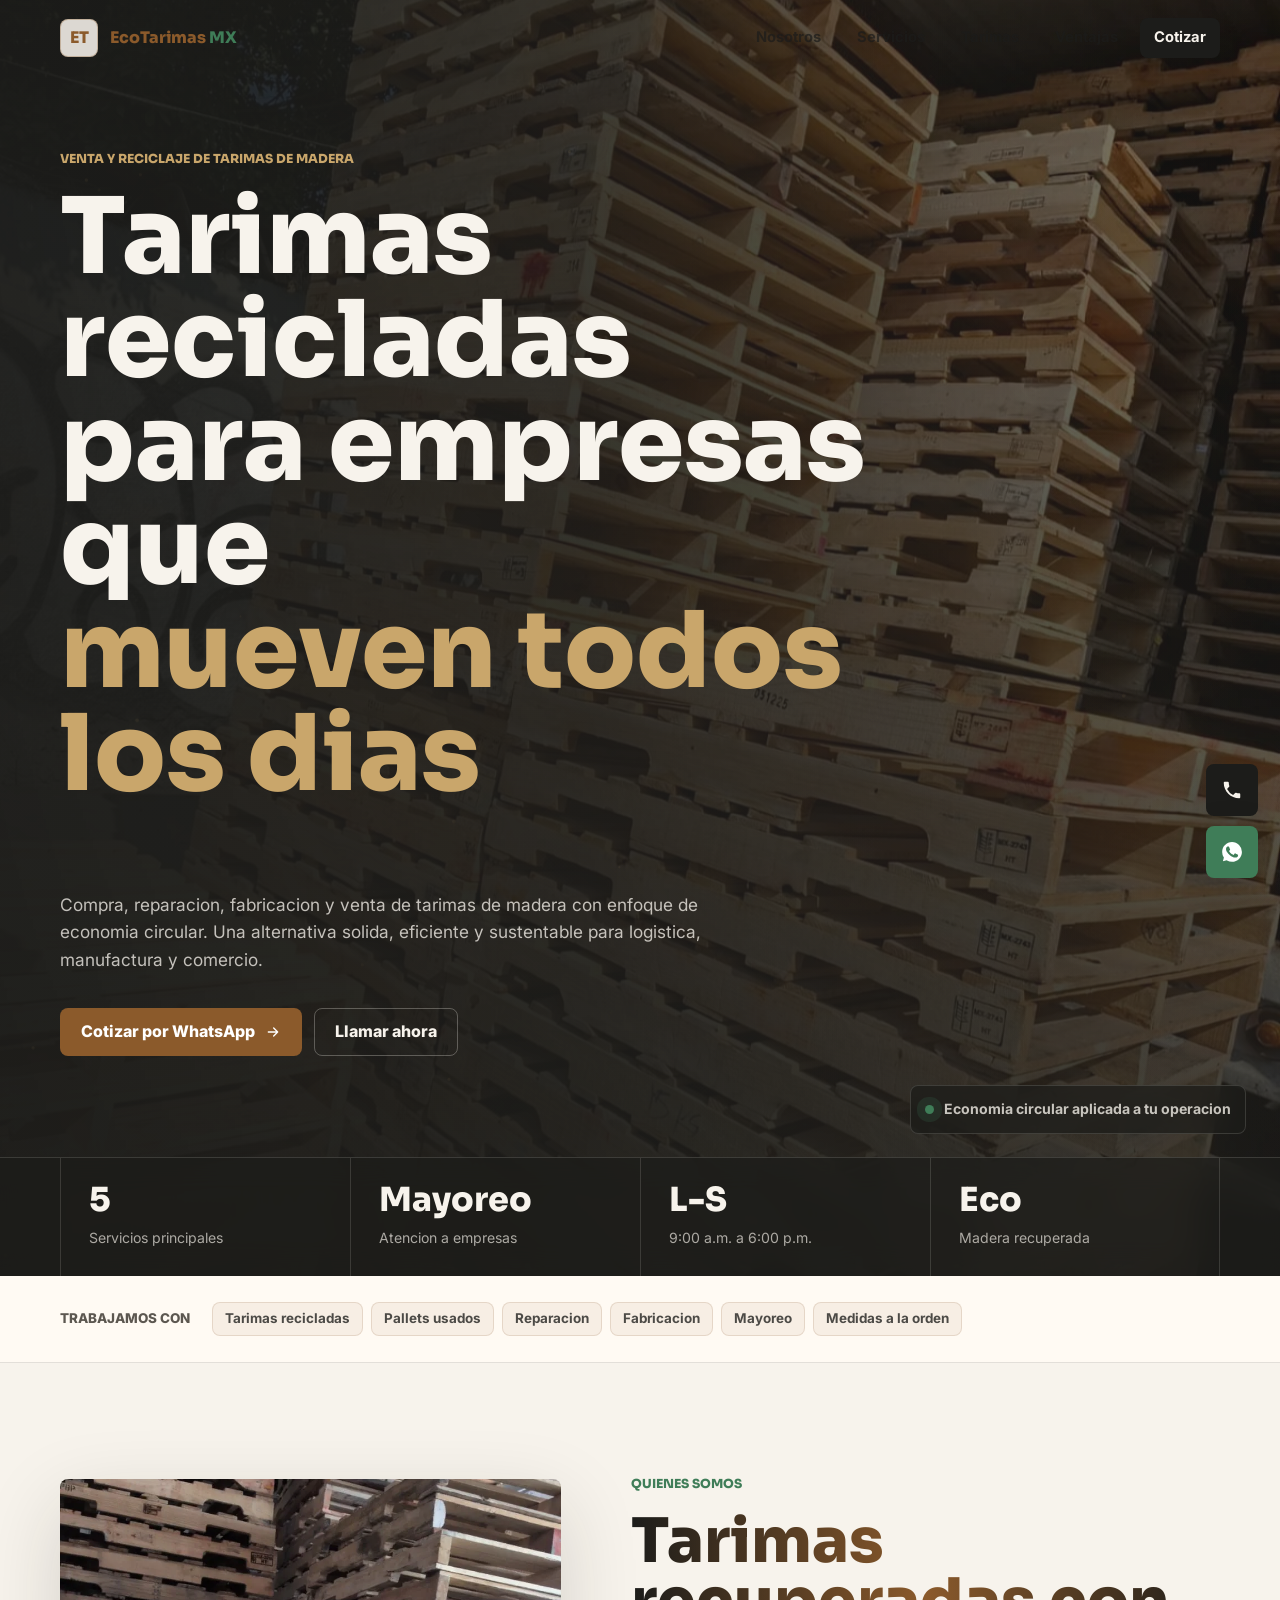
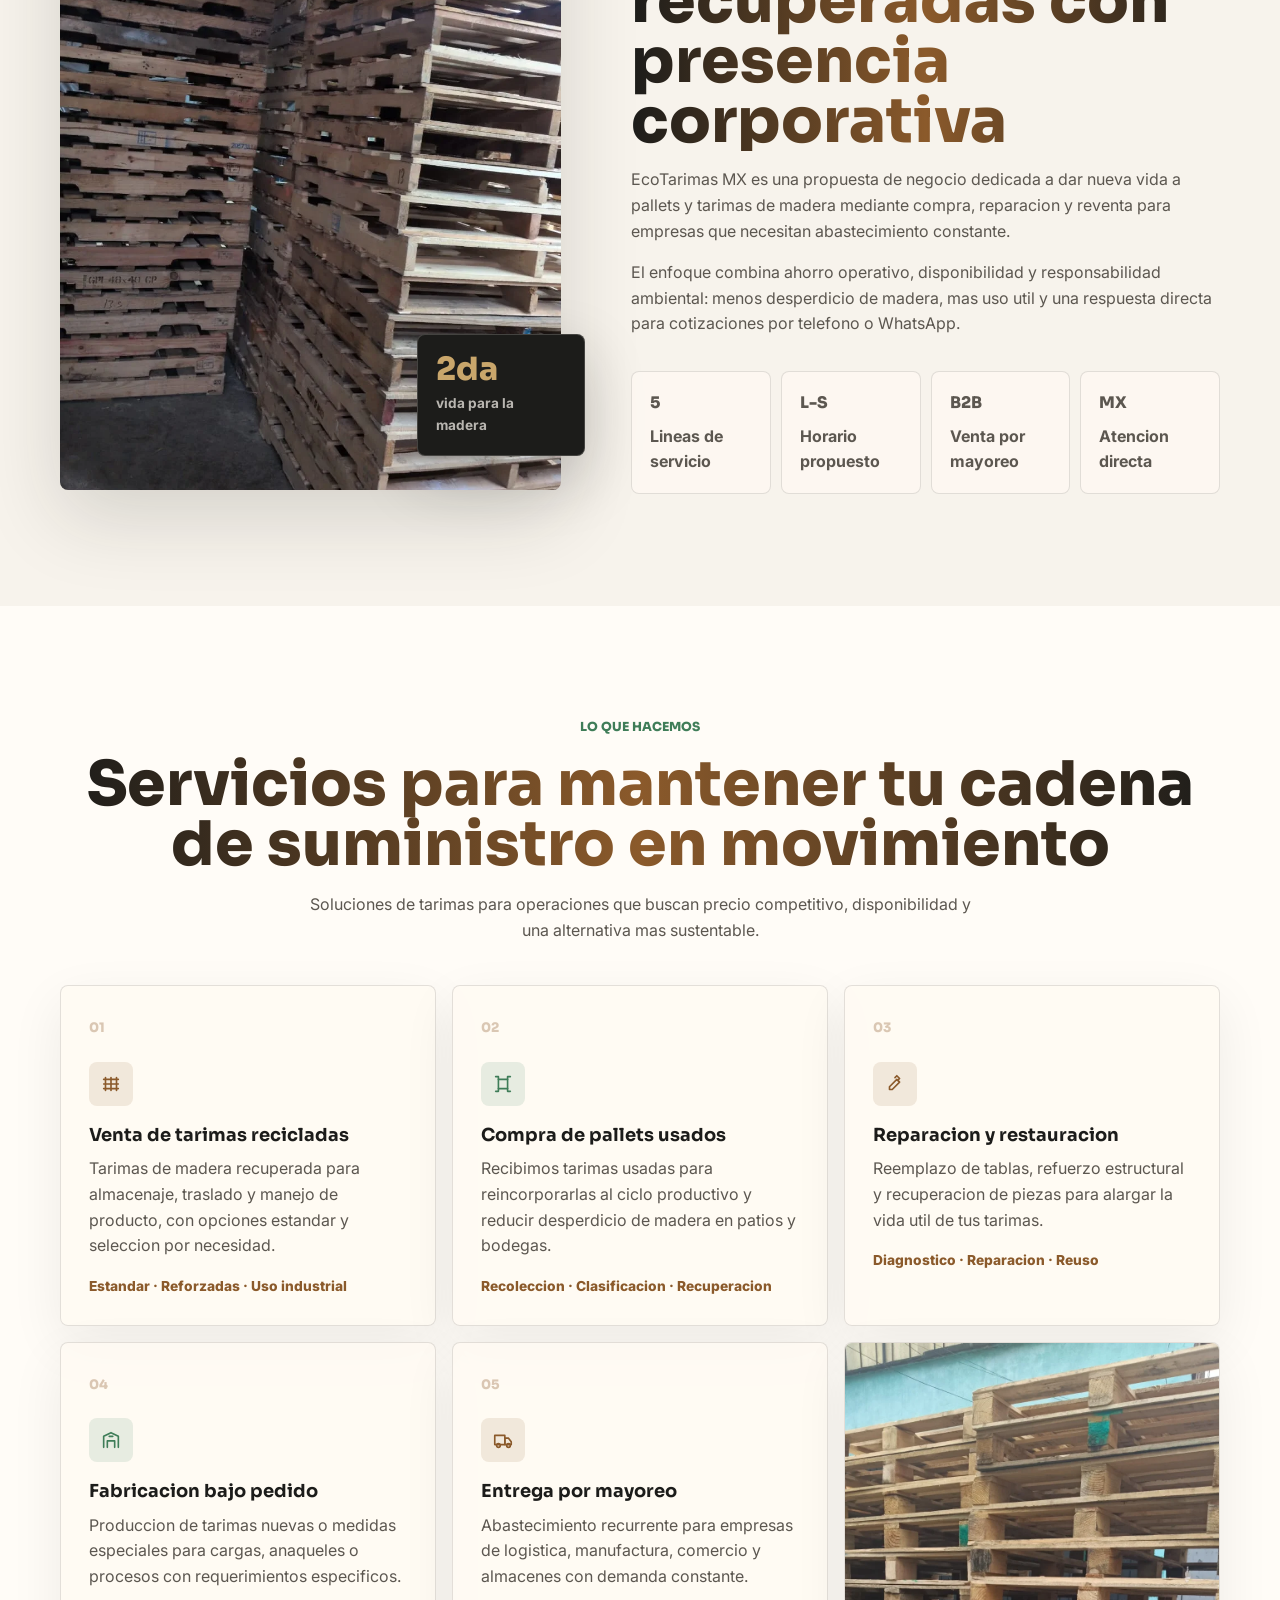
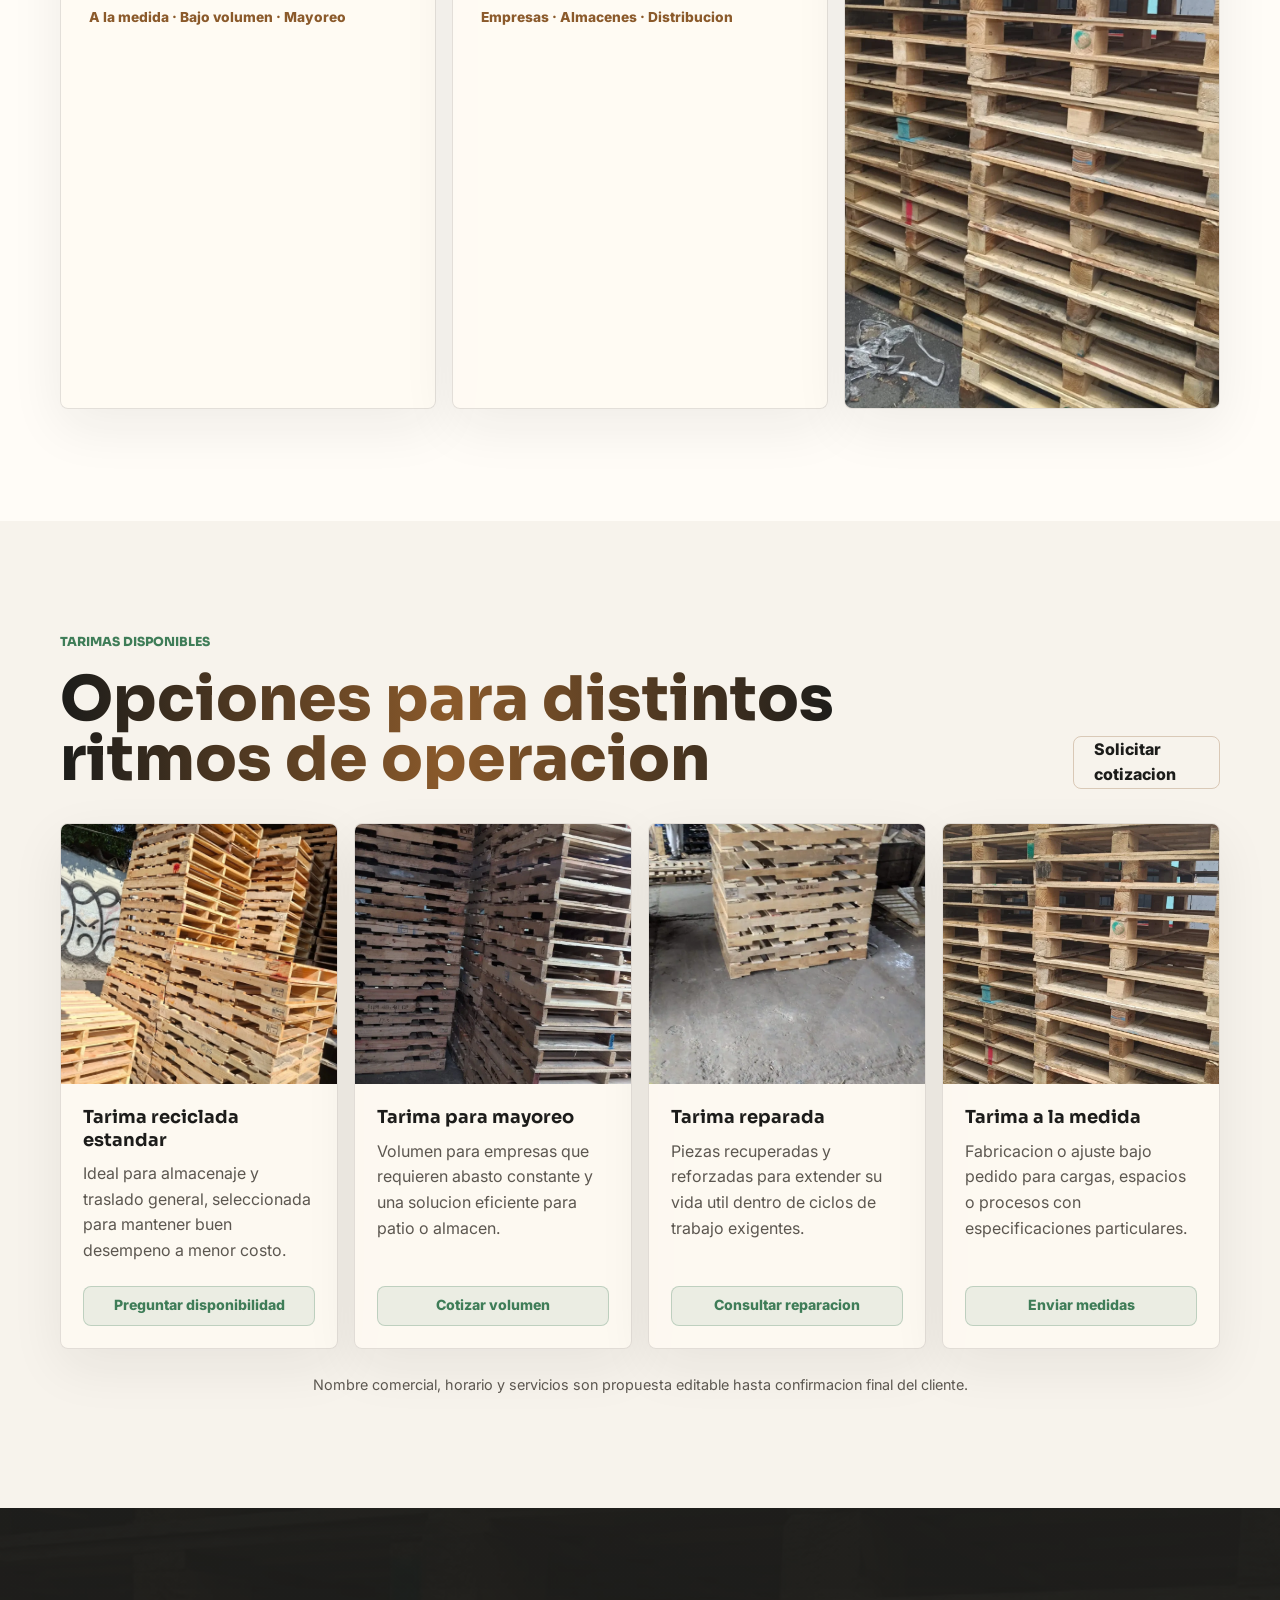
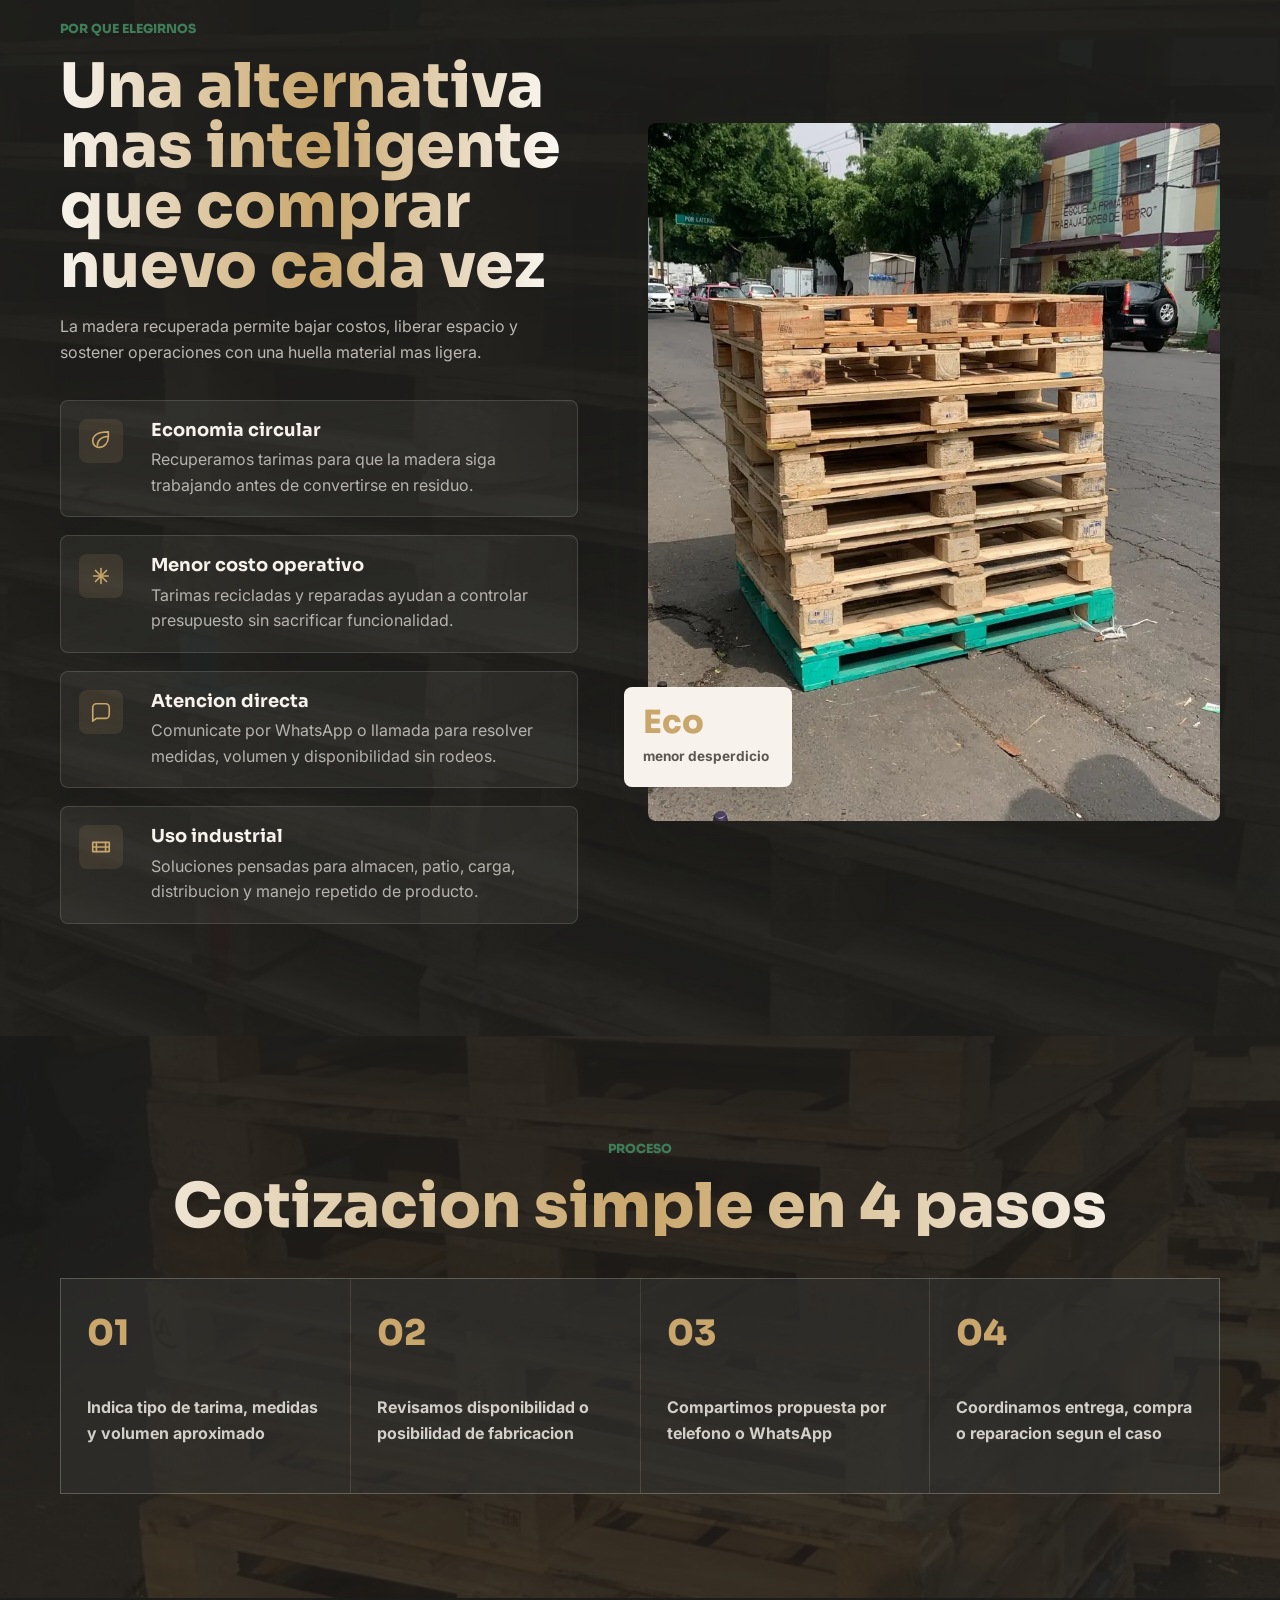
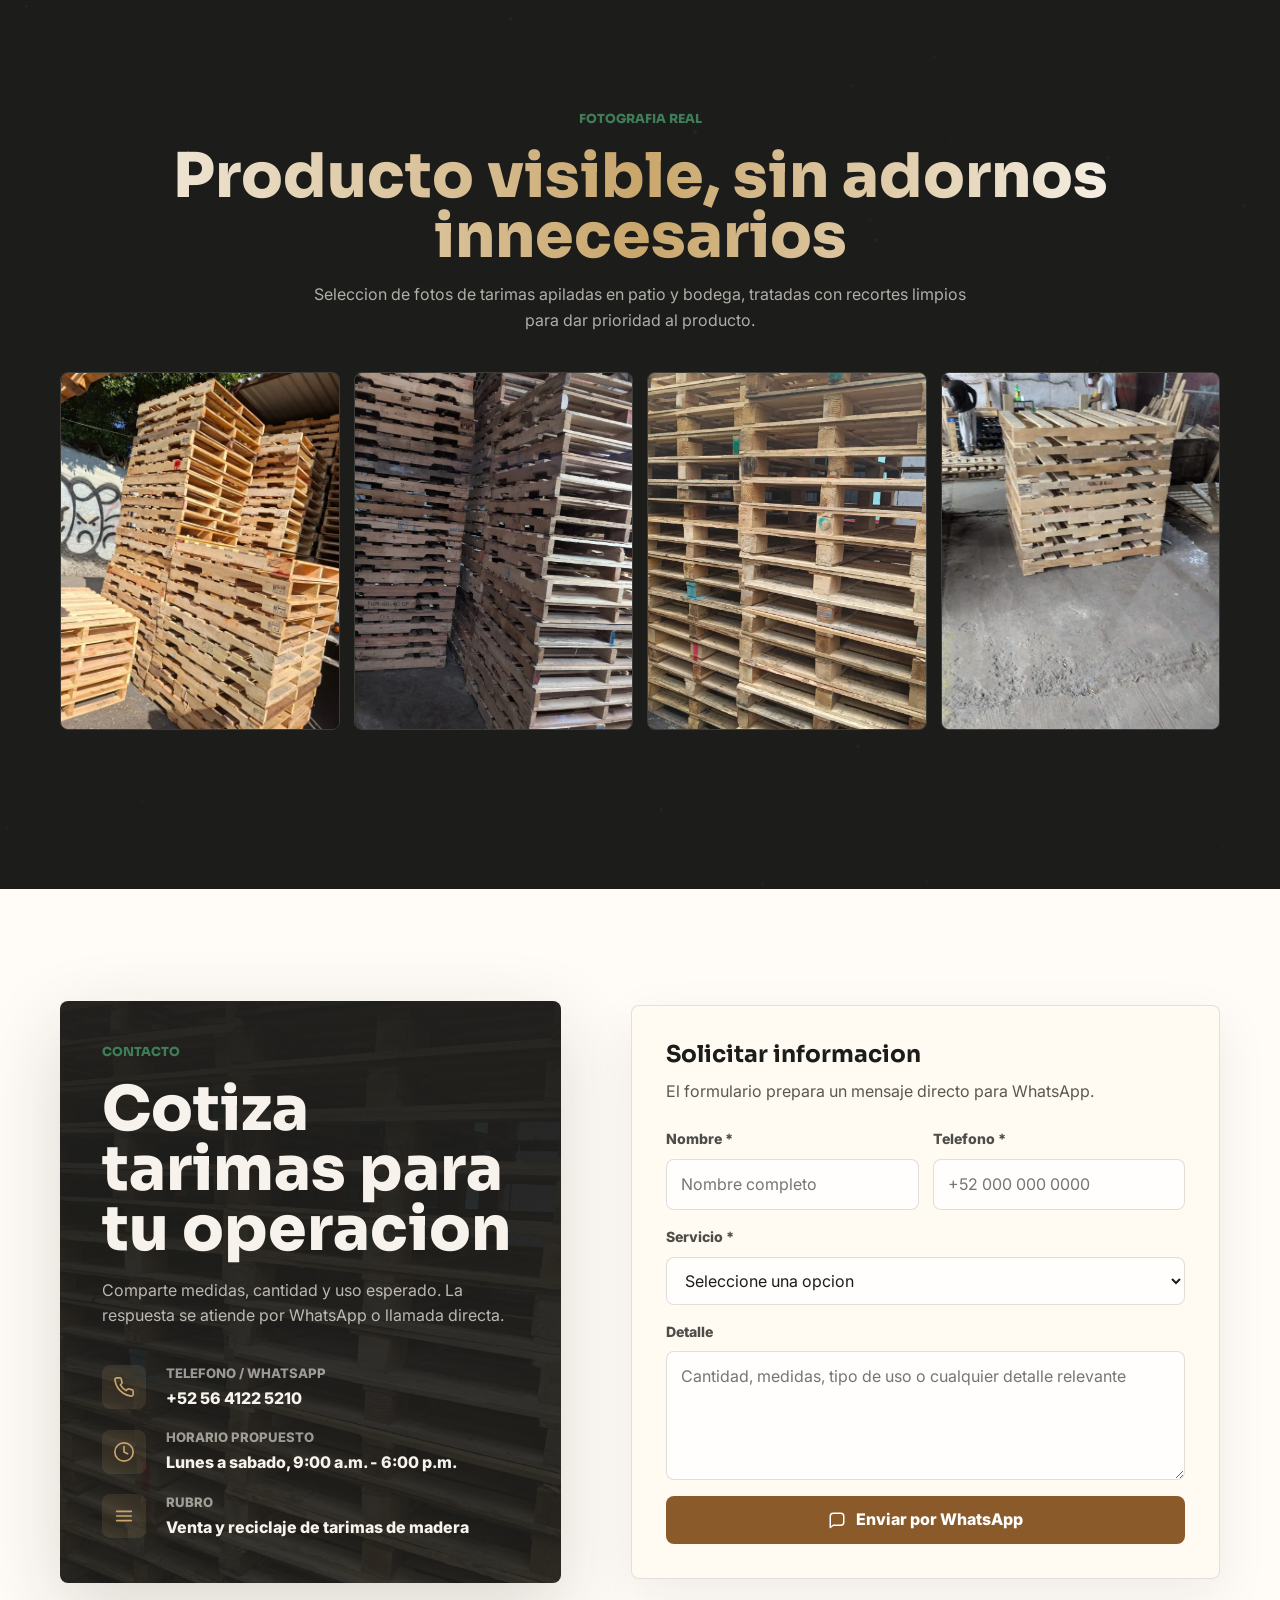
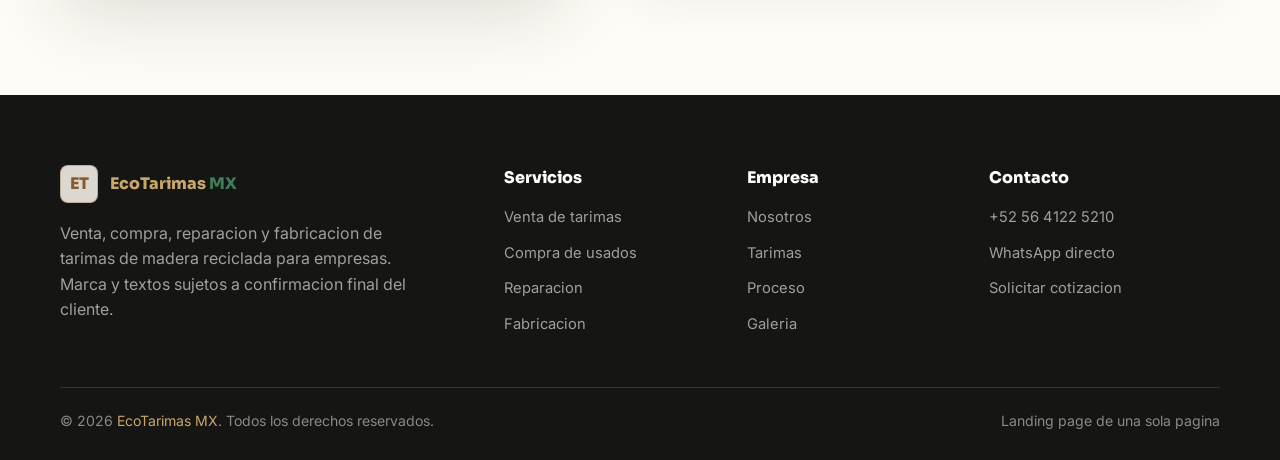
==== index.html @ d639f964 "index" ====
<!DOCTYPE html>
<html lang="es">
<head>
  <meta charset="UTF-8">
  <meta name="viewport" content="width=device-width, initial-scale=1.0">
  <title>EcoTarimas MX | Venta y reciclaje de tarimas de madera</title>
  <meta name="description" content="EcoTarimas MX vende, compra, repara y fabrica tarimas de madera reciclada para empresas de logística, manufactura y comercio. Cotiza por WhatsApp al +52 56 4122 5210.">
  <meta name="keywords" content="tarimas de madera, pallets reciclados, venta de tarimas, compra de pallets usados, reparacion de tarimas, tarimas por mayoreo">
  <meta property="og:title" content="EcoTarimas MX | Tarimas de madera reciclada">
  <meta property="og:description" content="Venta, compra, reparacion y fabricacion de tarimas de madera con enfoque sustentable y atencion directa.">
  <meta property="og:type" content="website">
  <meta property="og:image" content="imagenes/tarimas-hero.webp">
  <link rel="preconnect" href="https://fonts.googleapis.com">
  <link rel="preconnect" href="https://fonts.gstatic.com" crossorigin>
  <link href="https://fonts.googleapis.com/css2?family=Inter:wght@400;500;600;700;800&family=Sora:wght@500;600;700;800&display=swap" rel="stylesheet">
  <link rel="stylesheet" href="styles.css">
</head>
<body>

<!-- LOADER -->
<div id="loader" aria-hidden="true">
  <div class="ld-mark">
    <span class="wordmark">EcoTarimas <em>MX</em></span>
    <div class="ld-ring"></div>
  </div>
  <p class="ld-tag">Madera recuperada para operaciones que no se detienen</p>
</div>

<!-- NAV -->
<nav id="nav" role="navigation" aria-label="Menu principal">
  <div class="nav-wrap">
    <a href="#hero" class="logo" aria-label="EcoTarimas MX">
      <span class="logo-mark" aria-hidden="true">ET</span>
      <span class="wordmark">EcoTarimas <em>MX</em></span>
    </a>
    <ul class="nav-links" role="list">
      <li><a href="#about">Nosotros</a></li>
      <li><a href="#services">Servicios</a></li>
      <li><a href="#inventario">Tarimas</a></li>
      <li><a href="#why">Ventajas</a></li>
      <li><a href="#contact" class="nav-cta">Cotizar</a></li>
    </ul>
    <button class="hamburger" id="ham" aria-label="Abrir menu" aria-expanded="false">
      <span></span><span></span><span></span>
    </button>
  </div>
</nav>

<div id="mob" class="mob-menu" role="navigation" aria-label="Menu movil">
  <a href="#about">Nosotros</a>
  <a href="#services">Servicios</a>
  <a href="#inventario">Tarimas</a>
  <a href="#why">Ventajas</a>
  <a href="#contact">Cotizar</a>
</div>

<main>

<!-- HERO -->
<section id="hero" aria-label="Encabezado principal">
  <div class="hero-bg" aria-hidden="true"></div>
  <div class="hero-ov" aria-hidden="true"></div>
  <canvas id="pcanvas" class="particle-canvas" aria-hidden="true"></canvas>

  <div class="hero-body">
    <div class="wrap">
      <p class="hero-eyebrow rev">Venta y reciclaje de tarimas de madera</p>
      <h1 class="hero-h1 rev d1">
        <span class="h1-line"><span class="h1-inner">Tarimas recicladas</span></span>
        <span class="h1-line"><span class="h1-inner">para empresas que</span></span>
        <span class="h1-line h1-accent"><span class="h1-inner">mueven todos los dias</span></span>
      </h1>
      <p class="hero-typewriter rev d2" aria-label="Servicios principales">
        <span class="tw-label">Soluciones:</span>
        <span class="tw-text" id="twText"></span><span class="tw-cursor" aria-hidden="true">|</span>
      </p>
      <p class="hero-p rev d3">
        Compra, reparacion, fabricacion y venta de tarimas de madera con enfoque de economia circular. Una alternativa solida, eficiente y sustentable para logistica, manufactura y comercio.
      </p>
      <div class="hero-btns rev d4">
        <a href="https://wa.me/525641225210?text=Hola%2C%20me%20interesa%20cotizar%20tarimas%20de%20madera%20con%20EcoTarimas%20MX" target="_blank" rel="noopener noreferrer" class="btn-primary">
          Cotizar por WhatsApp
          <svg width="16" height="16" viewBox="0 0 24 24" fill="none" aria-hidden="true">
            <path d="M5 12h14M13 6l6 6-6 6" stroke="currentColor" stroke-width="2" stroke-linecap="round" stroke-linejoin="round"/>
          </svg>
        </a>
        <a href="tel:+525641225210" class="btn-secondary">Llamar ahora</a>
      </div>
    </div>
  </div>

  <div class="hero-stats" aria-label="Datos clave">
    <div class="wrap">
      <div class="stats-row rev d5">
        <div class="stat-col">
          <span class="stat-val" data-hero-count="5" data-prefix="" data-suffix="">0</span>
          <span class="stat-lbl">Servicios principales</span>
        </div>
        <div class="stat-col">
          <span class="stat-val">Mayoreo</span>
          <span class="stat-lbl">Atencion a empresas</span>
        </div>
        <div class="stat-col">
          <span class="stat-val">L-S</span>
          <span class="stat-lbl">9:00 a.m. a 6:00 p.m.</span>
        </div>
        <div class="stat-col">
          <span class="stat-val">Eco</span>
          <span class="stat-lbl">Madera recuperada</span>
        </div>
      </div>
    </div>
  </div>

  <div class="hero-badge rev d4" aria-hidden="true">
    <span class="hb-dot"></span>
    <span class="hb-text">Economia circular aplicada a tu operacion</span>
  </div>
</section>

<!-- TRUST BAR -->
<section id="trust" aria-label="Servicios resumidos">
  <div class="wrap">
    <div class="trust-row rev">
      <p class="trust-label">Trabajamos con</p>
      <div class="trust-chips">
        <span class="trust-chip">Tarimas recicladas</span>
        <span class="trust-chip">Pallets usados</span>
        <span class="trust-chip">Reparacion</span>
        <span class="trust-chip">Fabricacion</span>
        <span class="trust-chip">Mayoreo</span>
        <span class="trust-chip">Medidas a la orden</span>
      </div>
    </div>
  </div>
</section>

<!-- ABOUT -->
<section id="about" class="section bg-warm">
  <div class="wrap">
    <div class="about-grid">
      <div class="about-img-wrap rev from-l">
        <div class="about-img-main">
          <img src="imagenes/tarimas-bodega.webp" alt="Tarimas de madera reciclada apiladas en bodega" loading="lazy">
        </div>
        <div class="about-accent">
          <p class="a-num">2da</p>
          <p class="a-lbl">vida para la madera</p>
        </div>
      </div>
      <div class="about-text rev">
        <p class="eyebrow">Quienes somos</p>
        <h2 class="heading heading--shine">Tarimas recuperadas con presencia corporativa</h2>
        <p>EcoTarimas MX es una propuesta de negocio dedicada a dar nueva vida a pallets y tarimas de madera mediante compra, reparacion y reventa para empresas que necesitan abastecimiento constante.</p>
        <p>El enfoque combina ahorro operativo, disponibilidad y responsabilidad ambiental: menos desperdicio de madera, mas uso util y una respuesta directa para cotizaciones por telefono o WhatsApp.</p>
        <div class="about-stats">
          <div class="a-stat">
            <p class="a-stat-n" data-count="5" data-prefix="" data-suffix=""></p>
            <p class="a-stat-l">Lineas de servicio</p>
          </div>
          <div class="a-stat">
            <p class="a-stat-n">L-S</p>
            <p class="a-stat-l">Horario propuesto</p>
          </div>
          <div class="a-stat">
            <p class="a-stat-n">B2B</p>
            <p class="a-stat-l">Venta por mayoreo</p>
          </div>
          <div class="a-stat">
            <p class="a-stat-n">MX</p>
            <p class="a-stat-l">Atencion directa</p>
          </div>
        </div>
      </div>
    </div>
  </div>
</section>

<!-- SERVICES -->
<section id="services" class="section bg-light">
  <div class="wrap">
    <div class="section-head section-head--center rev">
      <p class="eyebrow">Lo que hacemos</p>
      <h2 class="heading heading--shine">Servicios para mantener tu cadena de suministro en movimiento</h2>
      <p class="sub">Soluciones de tarimas para operaciones que buscan precio competitivo, disponibilidad y una alternativa mas sustentable.</p>
    </div>
    <div class="svc-grid">
      <article class="svc-card rev d1">
        <span class="svc-num" aria-hidden="true">01</span>
        <div class="svc-icon ic-wood" aria-hidden="true">
          <svg viewBox="0 0 24 24"><path d="M4 7h16M4 12h16M4 17h16M6 5v14M12 5v14M18 5v14"/></svg>
        </div>
        <h3>Venta de tarimas recicladas</h3>
        <p>Tarimas de madera recuperada para almacenaje, traslado y manejo de producto, con opciones estandar y seleccion por necesidad.</p>
        <p class="svc-models">Estandar · Reforzadas · Uso industrial</p>
      </article>

      <article class="svc-card rev d2">
        <span class="svc-num" aria-hidden="true">02</span>
        <div class="svc-icon ic-green" aria-hidden="true">
          <svg viewBox="0 0 24 24"><path d="M7 7h10v10H7z"/><path d="M4 4h3v3M20 4h-3v3M4 20h3v-3M20 20h-3v-3"/></svg>
        </div>
        <h3>Compra de pallets usados</h3>
        <p>Recibimos tarimas usadas para reincorporarlas al ciclo productivo y reducir desperdicio de madera en patios y bodegas.</p>
        <p class="svc-models">Recoleccion · Clasificacion · Recuperacion</p>
      </article>

      <article class="svc-card rev d3">
        <span class="svc-num" aria-hidden="true">03</span>
        <div class="svc-icon ic-wood" aria-hidden="true">
          <svg viewBox="0 0 24 24"><path d="M14 7l3 3-8 8H6v-3l8-8z"/><path d="M12 5l2-2 3 3-2 2"/></svg>
        </div>
        <h3>Reparacion y restauracion</h3>
        <p>Reemplazo de tablas, refuerzo estructural y recuperacion de piezas para alargar la vida util de tus tarimas.</p>
        <p class="svc-models">Diagnostico · Reparacion · Reuso</p>
      </article>

      <article class="svc-card rev d4">
        <span class="svc-num" aria-hidden="true">04</span>
        <div class="svc-icon ic-green" aria-hidden="true">
          <svg viewBox="0 0 24 24"><path d="M4 20V8l8-4 8 4v12"/><path d="M8 20v-7h8v7"/><path d="M10 8h4"/></svg>
        </div>
        <h3>Fabricacion bajo pedido</h3>
        <p>Produccion de tarimas nuevas o medidas especiales para cargas, anaqueles o procesos con requerimientos especificos.</p>
        <p class="svc-models">A la medida · Bajo volumen · Mayoreo</p>
      </article>

      <article class="svc-card rev d5">
        <span class="svc-num" aria-hidden="true">05</span>
        <div class="svc-icon ic-wood" aria-hidden="true">
          <svg viewBox="0 0 24 24"><path d="M3 7h11v10H3z"/><path d="M14 10h4l3 4v3h-7z"/><circle cx="7" cy="18" r="2"/><circle cx="18" cy="18" r="2"/></svg>
        </div>
        <h3>Entrega por mayoreo</h3>
        <p>Abastecimiento recurrente para empresas de logistica, manufactura, comercio y almacenes con demanda constante.</p>
        <p class="svc-models">Empresas · Almacenes · Distribucion</p>
      </article>

      <article class="svc-card svc-card--image rev d6">
        <img src="imagenes/tarimas-detalle.webp" alt="Detalle de tarimas de madera apiladas" loading="lazy">
      </article>
    </div>
  </div>
</section>

<!-- INVENTARIO -->
<section id="inventario" class="section bg-warm">
  <div class="wrap">
    <div class="prod-header rev">
      <div>
        <p class="eyebrow">Tarimas disponibles</p>
        <h2 class="heading heading--shine">Opciones para distintos ritmos de operacion</h2>
      </div>
      <a href="#contact" class="btn-outline">Solicitar cotizacion</a>
    </div>
    <div class="prod-grid">
      <article class="prod-card rev d1">
        <div class="prod-photo">
          <img src="imagenes/tarimas-hero.webp" alt="Pilas de tarimas de madera reciclada" loading="lazy">
        </div>
        <h3>Tarima reciclada estandar</h3>
        <p>Ideal para almacenaje y traslado general, seleccionada para mantener buen desempeno a menor costo.</p>
        <a class="prod-pill" href="https://wa.me/525641225210?text=Hola%2C%20quiero%20cotizar%20tarima%20reciclada%20estandar" target="_blank" rel="noopener noreferrer">Preguntar disponibilidad</a>
      </article>

      <article class="prod-card rev d2">
        <div class="prod-photo">
          <img src="imagenes/tarimas-bodega.webp" alt="Tarimas recicladas almacenadas en bodega" loading="lazy">
        </div>
        <h3>Tarima para mayoreo</h3>
        <p>Volumen para empresas que requieren abasto constante y una solucion eficiente para patio o almacen.</p>
        <a class="prod-pill" href="https://wa.me/525641225210?text=Hola%2C%20quiero%20cotizar%20tarimas%20por%20mayoreo" target="_blank" rel="noopener noreferrer">Cotizar volumen</a>
      </article>

      <article class="prod-card rev d3">
        <div class="prod-photo">
          <img src="imagenes/tarimas-taller.webp" alt="Tarimas de madera en area de trabajo" loading="lazy">
        </div>
        <h3>Tarima reparada</h3>
        <p>Piezas recuperadas y reforzadas para extender su vida util dentro de ciclos de trabajo exigentes.</p>
        <a class="prod-pill" href="https://wa.me/525641225210?text=Hola%2C%20quiero%20informacion%20sobre%20reparacion%20de%20tarimas" target="_blank" rel="noopener noreferrer">Consultar reparacion</a>
      </article>

      <article class="prod-card rev d4">
        <div class="prod-photo">
          <img src="imagenes/tarimas-detalle.webp" alt="Detalle frontal de pallets de madera" loading="lazy">
        </div>
        <h3>Tarima a la medida</h3>
        <p>Fabricacion o ajuste bajo pedido para cargas, espacios o procesos con especificaciones particulares.</p>
        <a class="prod-pill" href="https://wa.me/525641225210?text=Hola%2C%20necesito%20una%20tarima%20a%20la%20medida" target="_blank" rel="noopener noreferrer">Enviar medidas</a>
      </article>
    </div>
    <p class="prod-note rev">Nombre comercial, horario y servicios son propuesta editable hasta confirmacion final del cliente.</p>
  </div>
</section>

<!-- WHY -->
<section id="why" class="section bg-dark">
  <canvas id="pcanvasWhy" class="particle-canvas" aria-hidden="true"></canvas>
  <div class="wrap">
    <div class="why-grid">
      <div class="why-img-wrap rev from-r">
        <div class="why-img-main">
          <img src="imagenes/tarimas-calle.webp" alt="Pallets de madera listos para entrega" loading="lazy">
        </div>
        <div class="why-img-badge">
          <p class="wib-n">Eco</p>
          <p class="wib-l">menor desperdicio</p>
        </div>
      </div>
      <div class="why-content rev">
        <p class="eyebrow eyebrow--white">Por que elegirnos</p>
        <h2 class="heading heading--white heading--shine-dark">Una alternativa mas inteligente que comprar nuevo cada vez</h2>
        <p class="sub sub--white">La madera recuperada permite bajar costos, liberar espacio y sostener operaciones con una huella material mas ligera.</p>
        <div class="benefit-list">
          <div class="benefit">
            <div class="ben-icon" aria-hidden="true"><svg viewBox="0 0 24 24"><path d="M20 7c-7 0-12 4-12 10"/><path d="M20 7c0 7-4 12-10 12-4 0-7-3-7-7 0-6 5-10 17-10z"/></svg></div>
            <div>
              <h4>Economia circular</h4>
              <p>Recuperamos tarimas para que la madera siga trabajando antes de convertirse en residuo.</p>
            </div>
          </div>
          <div class="benefit">
            <div class="ben-icon" aria-hidden="true"><svg viewBox="0 0 24 24"><path d="M4 12h16"/><path d="M12 4v16"/><path d="M6 6l12 12"/><path d="M18 6L6 18"/></svg></div>
            <div>
              <h4>Menor costo operativo</h4>
              <p>Tarimas recicladas y reparadas ayudan a controlar presupuesto sin sacrificar funcionalidad.</p>
            </div>
          </div>
          <div class="benefit">
            <div class="ben-icon" aria-hidden="true"><svg viewBox="0 0 24 24"><path d="M21 15a4 4 0 0 1-4 4H7l-4 3V7a4 4 0 0 1 4-4h10a4 4 0 0 1 4 4z"/></svg></div>
            <div>
              <h4>Atencion directa</h4>
              <p>Comunicate por WhatsApp o llamada para resolver medidas, volumen y disponibilidad sin rodeos.</p>
            </div>
          </div>
          <div class="benefit">
            <div class="ben-icon" aria-hidden="true"><svg viewBox="0 0 24 24"><path d="M3 7h18v10H3z"/><path d="M7 7v10M17 7v10M3 12h18"/></svg></div>
            <div>
              <h4>Uso industrial</h4>
              <p>Soluciones pensadas para almacen, patio, carga, distribucion y manejo repetido de producto.</p>
            </div>
          </div>
        </div>
      </div>
    </div>
  </div>
</section>

<!-- COMO FUNCIONA -->
<section id="numbers">
  <div class="numbers-bg" aria-hidden="true"></div>
  <div class="wrap">
    <div class="section-head section-head--center rev">
      <p class="eyebrow eyebrow--white">Proceso</p>
      <h2 class="heading heading--white heading--shine-dark">Cotizacion simple en 4 pasos</h2>
    </div>
    <div class="numbers-grid">
      <div class="number-item rev d1">
        <p class="num-v">01</p>
        <p class="num-l">Indica tipo de tarima, medidas y volumen aproximado</p>
      </div>
      <div class="number-item rev d2">
        <p class="num-v">02</p>
        <p class="num-l">Revisamos disponibilidad o posibilidad de fabricacion</p>
      </div>
      <div class="number-item rev d3">
        <p class="num-v">03</p>
        <p class="num-l">Compartimos propuesta por telefono o WhatsApp</p>
      </div>
      <div class="number-item rev d4">
        <p class="num-v">04</p>
        <p class="num-l">Coordinamos entrega, compra o reparacion segun el caso</p>
      </div>
    </div>
  </div>
</section>

<!-- GALERIA -->
<section id="galeria">
  <canvas id="pcanvasGaleria" class="particle-canvas" aria-hidden="true"></canvas>
  <div class="wrap">
    <div class="brands-head rev">
      <p class="eyebrow eyebrow--white">Fotografia real</p>
      <h2 class="heading heading--white heading--shine-dark">Producto visible, sin adornos innecesarios</h2>
      <p class="brands-sub">Seleccion de fotos de tarimas apiladas en patio y bodega, tratadas con recortes limpios para dar prioridad al producto.</p>
    </div>
    <div class="brands-grid">
      <div class="brand-card rev d1"><img src="imagenes/tarimas-hero.webp" alt="Tarimas apiladas al exterior" loading="lazy"></div>
      <div class="brand-card rev d2"><img src="imagenes/tarimas-bodega.webp" alt="Tarimas apiladas en interior de bodega" loading="lazy"></div>
      <div class="brand-card rev d3"><img src="imagenes/tarimas-detalle.webp" alt="Textura y estructura de pallets de madera" loading="lazy"></div>
      <div class="brand-card rev d4"><img src="imagenes/tarimas-taller.webp" alt="Tarimas de madera en taller" loading="lazy"></div>
    </div>
    <p class="brands-note rev">Fotos convertidas a WebP para carga rapida y mejor rendimiento en la landing.</p>
  </div>
</section>

<!-- CONTACT -->
<section id="contact" class="section bg-light">
  <div class="wrap">
    <div class="contact-grid">
      <div class="contact-info rev from-l">
        <div class="contact-info-content">
          <p class="eyebrow eyebrow--white">Contacto</p>
          <h2 class="heading heading--white">Cotiza tarimas para tu operacion</h2>
          <p class="sub sub--white">Comparte medidas, cantidad y uso esperado. La respuesta se atiende por WhatsApp o llamada directa.</p>
          <div class="c-list">
            <div class="c-item">
              <div class="c-icon" aria-hidden="true"><svg viewBox="0 0 24 24"><path d="M22 16.92v3a2 2 0 0 1-2.18 2 19.8 19.8 0 0 1-8.63-3.07 19.5 19.5 0 0 1-6-6A19.8 19.8 0 0 1 2.12 4.18 2 2 0 0 1 4.11 2h3a2 2 0 0 1 2 1.72c.12.9.33 1.77.64 2.6a2 2 0 0 1-.45 2.11L8.1 9.63a16 16 0 0 0 6.27 6.27l1.2-1.2a2 2 0 0 1 2.11-.45c.83.31 1.7.52 2.6.64A2 2 0 0 1 22 16.92z"/></svg></div>
              <div>
                <p class="c-label">Telefono / WhatsApp</p>
                <p class="c-value"><a href="tel:+525641225210">+52 56 4122 5210</a></p>
              </div>
            </div>
            <div class="c-item">
              <div class="c-icon" aria-hidden="true"><svg viewBox="0 0 24 24"><circle cx="12" cy="12" r="10"/><path d="M12 6v6l4 2"/></svg></div>
              <div>
                <p class="c-label">Horario propuesto</p>
                <p class="c-value">Lunes a sabado, 9:00 a.m. - 6:00 p.m.</p>
              </div>
            </div>
            <div class="c-item">
              <div class="c-icon" aria-hidden="true"><svg viewBox="0 0 24 24"><path d="M4 7h16M4 12h16M4 17h16"/></svg></div>
              <div>
                <p class="c-label">Rubro</p>
                <p class="c-value">Venta y reciclaje de tarimas de madera</p>
              </div>
            </div>
          </div>
        </div>
      </div>

      <div class="rev">
        <div class="form-wrap">
          <h3>Solicitar informacion</h3>
          <p class="form-sub">El formulario prepara un mensaje directo para WhatsApp.</p>
          <form id="cForm" novalidate>
            <div class="frow">
              <div class="fg">
                <label class="fl" for="fn">Nombre *</label>
                <input class="fi" type="text" id="fn" name="nombre" placeholder="Nombre completo" required autocomplete="name">
              </div>
              <div class="fg">
                <label class="fl" for="ft">Telefono *</label>
                <input class="fi" type="tel" id="ft" name="telefono" placeholder="+52 000 000 0000" required autocomplete="tel">
              </div>
            </div>
            <div class="fg">
              <label class="fl" for="fs">Servicio *</label>
              <select class="fi" id="fs" name="servicio" required>
                <option value="">Seleccione una opcion</option>
                <option value="Venta de tarimas recicladas">Venta de tarimas recicladas</option>
                <option value="Compra de pallets usados">Compra de pallets usados</option>
                <option value="Reparacion de tarimas">Reparacion de tarimas</option>
                <option value="Fabricacion a la medida">Fabricacion a la medida</option>
                <option value="Mayoreo para empresa">Mayoreo para empresa</option>
              </select>
            </div>
            <div class="fg">
              <label class="fl" for="fm">Detalle</label>
              <textarea class="fi" id="fm" name="mensaje" rows="4" placeholder="Cantidad, medidas, tipo de uso o cualquier detalle relevante"></textarea>
            </div>
            <button type="submit" class="btn-submit">
              <svg width="18" height="18" viewBox="0 0 24 24" fill="none" aria-hidden="true">
                <path d="M21 15a4 4 0 0 1-4 4H7l-4 3V7a4 4 0 0 1 4-4h10a4 4 0 0 1 4 4z" stroke="currentColor" stroke-width="2" stroke-linecap="round" stroke-linejoin="round"/>
              </svg>
              Enviar por WhatsApp
            </button>
          </form>
        </div>
      </div>
    </div>
  </div>
</section>

</main>

<!-- FOOTER -->
<footer>
  <div class="wrap">
    <div class="foot-grid">
      <div>
        <div class="foot-logo">
          <span class="logo-mark" aria-hidden="true">ET</span>
          <span class="wordmark">EcoTarimas <em>MX</em></span>
        </div>
        <p class="foot-desc">Venta, compra, reparacion y fabricacion de tarimas de madera reciclada para empresas. Marca y textos sujetos a confirmacion final del cliente.</p>
      </div>
      <div>
        <p class="foot-col-title">Servicios</p>
        <ul class="foot-links">
          <li><a href="#services">Venta de tarimas</a></li>
          <li><a href="#services">Compra de usados</a></li>
          <li><a href="#services">Reparacion</a></li>
          <li><a href="#services">Fabricacion</a></li>
        </ul>
      </div>
      <div>
        <p class="foot-col-title">Empresa</p>
        <ul class="foot-links">
          <li><a href="#about">Nosotros</a></li>
          <li><a href="#inventario">Tarimas</a></li>
          <li><a href="#numbers">Proceso</a></li>
          <li><a href="#galeria">Galeria</a></li>
        </ul>
      </div>
      <div>
        <p class="foot-col-title">Contacto</p>
        <ul class="foot-links">
          <li><a href="tel:+525641225210">+52 56 4122 5210</a></li>
          <li><a href="https://wa.me/525641225210" target="_blank" rel="noopener noreferrer">WhatsApp directo</a></li>
          <li><a href="#contact">Solicitar cotizacion</a></li>
        </ul>
      </div>
    </div>
    <div class="foot-bottom">
      <p>&copy; 2026 <span>EcoTarimas MX</span>. Todos los derechos reservados.</p>
      <p>Landing page de una sola pagina</p>
    </div>
  </div>
</footer>

<!-- FLOATING ACTION BUTTONS -->
<div class="fab-stack">
  <a href="tel:+525641225210" class="fab-btn call-btn" aria-label="Llamar a EcoTarimas MX">
    <svg viewBox="0 0 24 24" width="22" height="22" aria-hidden="true">
      <path fill="currentColor" d="M6.62 10.79a15.1 15.1 0 0 0 6.59 6.59l2.2-2.2a1 1 0 0 1 1.02-.24c1.12.37 2.33.57 3.57.57a1 1 0 0 1 1 1V20a1 1 0 0 1-1 1C10.61 21 3 13.39 3 4a1 1 0 0 1 1-1h3.5a1 1 0 0 1 1 1c0 1.24.2 2.45.57 3.57a1 1 0 0 1-.25 1.02z"/>
    </svg>
  </a>
  <a href="https://wa.me/525641225210?text=Hola%2C%20me%20interesa%20cotizar%20tarimas%20de%20madera" target="_blank" rel="noopener noreferrer" class="fab-btn wa-btn" aria-label="Contactar por WhatsApp">
    <svg viewBox="0 0 24 24" width="24" height="24" aria-hidden="true">
      <path fill="currentColor" d="M17.47 14.38c-.3-.15-1.76-.87-2.03-.97-.27-.1-.47-.15-.67.15-.2.3-.77.97-.94 1.16-.17.2-.35.22-.64.08-.3-.15-1.26-.46-2.39-1.48-.88-.79-1.48-1.76-1.65-2.06-.17-.3-.02-.46.13-.61.13-.13.3-.35.45-.52.15-.17.2-.3.3-.5.1-.2.05-.37-.02-.52-.08-.15-.67-1.61-.92-2.21-.24-.58-.49-.5-.67-.51h-.57c-.2 0-.52.07-.79.37-.27.3-1.04 1.02-1.04 2.48s1.07 2.88 1.21 3.07c.15.2 2.1 3.2 5.08 4.49.71.31 1.26.49 1.69.63.71.23 1.36.2 1.87.12.57-.09 1.76-.72 2.01-1.41.25-.69.25-1.29.17-1.41-.07-.12-.27-.2-.57-.35M12.05 21.79h-.01a9.87 9.87 0 0 1-5.03-1.38l-.36-.21-3.74.98 1-3.65-.24-.37a9.86 9.86 0 0 1-1.51-5.26c0-5.45 4.44-9.88 9.89-9.88 2.64 0 5.12 1.03 6.99 2.9a9.82 9.82 0 0 1 2.89 6.99c0 5.45-4.44 9.88-9.87 9.88"/>
    </svg>
  </a>
</div>

<script src="script.js"></script>
</body>
</html>
---- styles.css ----
:root {
  --wood: #8b5a2b;
  --wood-2: #c9a66b;
  --dark: #1c1c1a;
  --dark-2: #282721;
  --eco: #3f7d58;
  --warm: #f7f3ec;
  --paper: #fffaf3;
  --muted: #5c5750;
  --line: rgba(28, 28, 26, 0.12);
  --line-dark: rgba(247, 243, 236, 0.14);
  --shadow: 0 26px 80px rgba(28, 28, 26, 0.16);
  --font-head: "Sora", "Inter", system-ui, sans-serif;
  --font-body: "Inter", system-ui, sans-serif;
}

* {
  box-sizing: border-box;
}

html {
  scroll-behavior: smooth;
}

body {
  margin: 0;
  background: var(--warm);
  color: var(--dark);
  font-family: var(--font-body);
  line-height: 1.6;
  overflow-x: hidden;
}

body.loading {
  overflow: hidden;
}

img {
  display: block;
  width: 100%;
  height: 100%;
  object-fit: cover;
}

a {
  color: inherit;
  text-decoration: none;
}

button,
input,
select,
textarea {
  font: inherit;
}

.wrap {
  width: min(1160px, calc(100% - 40px));
  margin: 0 auto;
}

.section {
  padding: 112px 0;
}

.bg-warm {
  background: var(--warm);
}

.bg-light {
  background: #fffcf7;
}

.bg-dark {
  position: relative;
  background:
    linear-gradient(180deg, rgba(28, 28, 26, 0.97), rgba(28, 28, 26, 0.94)),
    url("imagenes/tarimas-detalle.webp") center / cover;
  color: var(--warm);
  overflow: hidden;
}

.wordmark {
  color: var(--wood);
  font-family: var(--font-head);
  font-size: 1rem;
  font-weight: 800;
  letter-spacing: 0;
  white-space: nowrap;
}

.wordmark em {
  color: var(--eco);
  font-style: normal;
}

#loader {
  position: fixed;
  inset: 0;
  z-index: 1000;
  display: grid;
  place-items: center;
  align-content: center;
  gap: 20px;
  background: var(--dark);
  color: var(--warm);
  transition: opacity 0.45s ease, visibility 0.45s ease;
}

#loader.is-hidden {
  opacity: 0;
  visibility: hidden;
}

.ld-mark {
  position: relative;
  display: grid;
  place-items: center;
  width: 190px;
  height: 190px;
}

.ld-mark .wordmark {
  color: var(--wood-2);
  font-size: 1.2rem;
}

.ld-ring {
  position: absolute;
  inset: 0;
  border: 1px solid rgba(247, 243, 236, 0.16);
  border-top-color: var(--wood-2);
  border-right-color: var(--eco);
  border-radius: 999px;
  animation: spin 1s linear infinite;
}

.ld-tag {
  margin: 0;
  color: rgba(247, 243, 236, 0.72);
  font-size: 0.9rem;
  text-align: center;
  width: min(340px, calc(100% - 40px));
}

@keyframes spin {
  to { transform: rotate(360deg); }
}

#nav {
  position: fixed;
  inset: 0 0 auto;
  z-index: 50;
  border-bottom: 1px solid transparent;
  transition: background 0.25s ease, border-color 0.25s ease, box-shadow 0.25s ease;
}

#nav.scrolled,
#nav.open {
  background: rgba(247, 243, 236, 0.92);
  border-color: rgba(28, 28, 26, 0.08);
  box-shadow: 0 18px 50px rgba(28, 28, 26, 0.08);
  backdrop-filter: blur(16px);
}

.nav-wrap {
  width: min(1160px, calc(100% - 40px));
  min-height: 76px;
  margin: 0 auto;
  display: flex;
  align-items: center;
  justify-content: space-between;
  gap: 24px;
}

.logo,
.foot-logo {
  display: inline-flex;
  align-items: center;
  gap: 12px;
}

.logo-mark {
  display: grid;
  place-items: center;
  width: 38px;
  height: 38px;
  border: 1px solid rgba(139, 90, 43, 0.32);
  background: rgba(247, 243, 236, 0.88);
  color: var(--wood);
  border-radius: 8px;
  font-family: var(--font-head);
  font-weight: 800;
}

.nav-links {
  display: flex;
  align-items: center;
  gap: 8px;
  margin: 0;
  padding: 0;
  list-style: none;
}

.nav-links a {
  display: inline-flex;
  align-items: center;
  min-height: 40px;
  padding: 0 14px;
  border-radius: 8px;
  color: rgba(28, 28, 26, 0.72);
  font-size: 0.92rem;
  font-weight: 700;
  transition: color 0.2s ease, background 0.2s ease;
}

.nav-links a:hover {
  background: rgba(139, 90, 43, 0.08);
  color: var(--dark);
}

.nav-links .nav-cta {
  background: var(--dark);
  color: var(--warm);
}

.nav-links .nav-cta:hover {
  background: var(--wood);
  color: #fff;
}

.hamburger {
  display: none;
  width: 42px;
  height: 42px;
  border: 1px solid rgba(28, 28, 26, 0.14);
  background: rgba(247, 243, 236, 0.86);
  border-radius: 8px;
  cursor: pointer;
}

.hamburger span {
  display: block;
  width: 18px;
  height: 2px;
  margin: 4px auto;
  background: var(--dark);
  transition: transform 0.2s ease, opacity 0.2s ease;
}

.hamburger.is-open span:nth-child(1) {
  transform: translateY(6px) rotate(45deg);
}

.hamburger.is-open span:nth-child(2) {
  opacity: 0;
}

.hamburger.is-open span:nth-child(3) {
  transform: translateY(-6px) rotate(-45deg);
}

.mob-menu {
  position: fixed;
  top: 76px;
  left: 20px;
  right: 20px;
  z-index: 45;
  display: grid;
  gap: 4px;
  padding: 12px;
  border: 1px solid rgba(28, 28, 26, 0.1);
  background: rgba(247, 243, 236, 0.96);
  border-radius: 8px;
  box-shadow: var(--shadow);
  transform: translateY(-12px);
  opacity: 0;
  visibility: hidden;
  transition: 0.2s ease;
}

.mob-menu.is-open {
  transform: translateY(0);
  opacity: 1;
  visibility: visible;
}

.mob-menu a {
  padding: 12px;
  border-radius: 8px;
  font-weight: 700;
}

#hero {
  position: relative;
  min-height: calc(100svh - 36px);
  display: grid;
  align-items: center;
  overflow: hidden;
  background: var(--dark);
  color: var(--warm);
}

.hero-bg,
.hero-ov {
  position: absolute;
  inset: 0;
}

.hero-bg {
  background: url("imagenes/tarimas-hero.webp") center 42% / cover;
  transform: scale(1.04);
  animation: heroZoom 12s ease-out forwards;
}

.hero-ov {
  background:
    linear-gradient(90deg, rgba(28, 28, 26, 0.94) 0%, rgba(28, 28, 26, 0.78) 46%, rgba(28, 28, 26, 0.26) 100%),
    linear-gradient(180deg, rgba(28, 28, 26, 0.32), rgba(28, 28, 26, 0.82));
}

@keyframes heroZoom {
  to { transform: scale(1); }
}

.particle-canvas {
  position: absolute;
  inset: 0;
  width: 100%;
  height: 100%;
  pointer-events: none;
  opacity: 0.28;
}

.hero-body {
  position: relative;
  z-index: 2;
  padding: 150px 0 220px;
}

.hero-eyebrow,
.eyebrow {
  margin: 0 0 16px;
  color: var(--eco);
  font-family: var(--font-head);
  font-size: 0.78rem;
  font-weight: 800;
  letter-spacing: 0;
  text-transform: uppercase;
}

.hero-eyebrow {
  color: var(--wood-2);
}

.hero-h1,
.heading {
  margin: 0;
  color: var(--dark);
  font-family: var(--font-head);
  font-weight: 800;
  letter-spacing: 0;
  line-height: 0.98;
}

.hero-h1 {
  width: min(860px, 100%);
  color: var(--warm);
  font-size: clamp(3.15rem, 9vw, 6.6rem);
}

.h1-line {
  display: block;
  overflow: hidden;
}

.h1-inner {
  display: inline-block;
  animation: titleRise 0.9s cubic-bezier(0.2, 0.7, 0.1, 1) both;
}

.h1-line:nth-child(2) .h1-inner { animation-delay: 0.08s; }
.h1-line:nth-child(3) .h1-inner { animation-delay: 0.16s; }

.h1-accent {
  color: var(--wood-2);
}

@keyframes titleRise {
  from { transform: translateY(110%); }
  to { transform: translateY(0); }
}

.hero-typewriter {
  display: flex;
  align-items: center;
  gap: 8px;
  min-height: 34px;
  margin: 28px 0 0;
  color: rgba(247, 243, 236, 0.9);
  font-weight: 700;
}

.tw-label {
  color: var(--wood-2);
}

.tw-text {
  color: #fff;
}

.tw-cursor {
  color: var(--eco);
  animation: blink 0.8s step-end infinite;
}

@keyframes blink {
  50% { opacity: 0; }
}

.hero-p {
  width: min(650px, 100%);
  margin: 22px 0 0;
  color: rgba(247, 243, 236, 0.76);
  font-size: 1.08rem;
}

.hero-btns {
  display: flex;
  flex-wrap: wrap;
  gap: 12px;
  margin-top: 34px;
}

.btn-primary,
.btn-secondary,
.btn-outline,
.btn-submit {
  display: inline-flex;
  align-items: center;
  justify-content: center;
  gap: 10px;
  min-height: 48px;
  padding: 0 20px;
  border-radius: 8px;
  border: 1px solid transparent;
  font-weight: 800;
  cursor: pointer;
  transition: transform 0.2s ease, background 0.2s ease, border-color 0.2s ease, color 0.2s ease;
}

.btn-primary {
  background: var(--wood);
  color: #fff;
}

.btn-primary:hover,
.btn-submit:hover {
  background: #744820;
  transform: translateY(-2px);
}

.btn-secondary {
  border-color: rgba(247, 243, 236, 0.28);
  color: var(--warm);
}

.btn-secondary:hover {
  border-color: var(--wood-2);
  background: rgba(201, 166, 107, 0.12);
}

.btn-outline {
  border-color: rgba(139, 90, 43, 0.28);
  color: var(--dark);
}

.btn-outline:hover {
  border-color: var(--wood);
  background: rgba(139, 90, 43, 0.08);
}

.hero-stats {
  position: absolute;
  left: 0;
  right: 0;
  bottom: 0;
  z-index: 3;
  border-top: 1px solid var(--line-dark);
  background: rgba(28, 28, 26, 0.72);
  backdrop-filter: blur(16px);
}

.stats-row {
  display: grid;
  grid-template-columns: repeat(4, 1fr);
}

.stat-col {
  min-height: 118px;
  padding: 26px 28px;
  border-left: 1px solid var(--line-dark);
}

.stat-col:last-child {
  border-right: 1px solid var(--line-dark);
}

.stat-val {
  display: block;
  color: var(--warm);
  font-family: var(--font-head);
  font-size: clamp(1.45rem, 2.6vw, 2.3rem);
  font-weight: 800;
  line-height: 1;
}

.stat-lbl {
  display: block;
  margin-top: 10px;
  color: rgba(247, 243, 236, 0.66);
  font-size: 0.88rem;
}

.hero-badge {
  position: absolute;
  right: 34px;
  bottom: 142px;
  z-index: 3;
  display: inline-flex;
  align-items: center;
  gap: 10px;
  max-width: min(360px, calc(100vw - 68px));
  padding: 12px 14px;
  border: 1px solid var(--line-dark);
  background: rgba(28, 28, 26, 0.72);
  color: rgba(247, 243, 236, 0.78);
  border-radius: 8px;
  backdrop-filter: blur(14px);
  font-size: 0.88rem;
  font-weight: 700;
}

.hb-dot {
  width: 9px;
  height: 9px;
  border-radius: 99px;
  background: var(--eco);
  box-shadow: 0 0 0 8px rgba(63, 125, 88, 0.18);
}

#trust {
  padding: 26px 0;
  border-bottom: 1px solid var(--line);
  background: var(--paper);
}

.trust-row {
  display: flex;
  align-items: center;
  gap: 22px;
}

.trust-label {
  margin: 0;
  color: var(--muted);
  font-size: 0.84rem;
  font-weight: 800;
  text-transform: uppercase;
}

.trust-chips {
  display: flex;
  flex-wrap: wrap;
  gap: 8px;
}

.trust-chip,
.tag {
  display: inline-flex;
  align-items: center;
  min-height: 34px;
  padding: 0 12px;
  border: 1px solid rgba(139, 90, 43, 0.16);
  background: rgba(139, 90, 43, 0.07);
  color: rgba(28, 28, 26, 0.78);
  border-radius: 8px;
  font-size: 0.84rem;
  font-weight: 700;
}

.about-grid,
.why-grid,
.contact-grid {
  display: grid;
  grid-template-columns: minmax(0, 0.92fr) minmax(0, 1.08fr);
  align-items: center;
  gap: 70px;
}

.about-img-wrap,
.why-img-wrap {
  position: relative;
}

.about-img-main,
.why-img-main {
  aspect-ratio: 0.82;
  overflow: hidden;
  border-radius: 8px;
  box-shadow: var(--shadow);
}

.about-img-main img {
  object-position: 54% 50%;
}

.about-accent,
.why-img-badge {
  position: absolute;
  right: -24px;
  bottom: 34px;
  width: 168px;
  padding: 18px;
  border: 1px solid rgba(247, 243, 236, 0.18);
  background: var(--dark);
  color: var(--warm);
  border-radius: 8px;
  box-shadow: 0 22px 60px rgba(28, 28, 26, 0.22);
}

.a-num,
.wib-n {
  margin: 0;
  color: var(--wood-2);
  font-family: var(--font-head);
  font-size: 2rem;
  font-weight: 800;
  line-height: 1;
}

.a-lbl,
.wib-l {
  margin: 8px 0 0;
  color: rgba(247, 243, 236, 0.72);
  font-size: 0.85rem;
  font-weight: 700;
}

.heading {
  font-size: clamp(2rem, 4.8vw, 4.15rem);
}

.heading--white {
  color: var(--warm);
}

.heading--shine {
  background: linear-gradient(90deg, var(--dark), var(--wood), var(--dark));
  -webkit-background-clip: text;
  background-clip: text;
  color: transparent;
}

.heading--shine-dark {
  background: linear-gradient(90deg, var(--warm), var(--wood-2), #fff);
  -webkit-background-clip: text;
  background-clip: text;
  color: transparent;
}

.about-text p:not(.eyebrow),
.sub {
  color: var(--muted);
  font-size: 1rem;
}

.sub {
  width: min(680px, 100%);
  margin: 18px auto 0;
}

.sub--white {
  color: rgba(247, 243, 236, 0.72);
}

.about-stats {
  display: grid;
  grid-template-columns: repeat(4, 1fr);
  gap: 10px;
  margin-top: 34px;
}

.a-stat {
  min-height: 112px;
  padding: 18px;
  border: 1px solid var(--line);
  background: rgba(255, 250, 243, 0.68);
  border-radius: 8px;
}

.a-stat-n {
  margin: 0;
  color: var(--wood);
  font-family: var(--font-head);
  font-size: 1.55rem;
  font-weight: 800;
}

.a-stat-l {
  margin: 8px 0 0;
  color: var(--muted);
  font-size: 0.84rem;
  font-weight: 700;
}

.section-head {
  margin-bottom: 42px;
}

.section-head--center {
  text-align: center;
}

.section-head--center .eyebrow {
  margin-left: auto;
  margin-right: auto;
}

.svc-grid {
  display: grid;
  grid-template-columns: repeat(3, minmax(0, 1fr));
  gap: 16px;
}

.svc-card,
.prod-card,
.form-wrap {
  border: 1px solid var(--line);
  background: rgba(255, 250, 243, 0.78);
  border-radius: 8px;
  box-shadow: 0 18px 54px rgba(28, 28, 26, 0.07);
}

.svc-card {
  position: relative;
  min-height: 312px;
  padding: 28px;
  overflow: hidden;
}

.svc-card:hover,
.prod-card:hover {
  transform: translateY(-4px);
  transition: transform 0.24s ease, box-shadow 0.24s ease;
  box-shadow: 0 24px 70px rgba(28, 28, 26, 0.13);
}

.svc-num {
  color: rgba(139, 90, 43, 0.32);
  font-family: var(--font-head);
  font-size: 0.82rem;
  font-weight: 800;
}

.svc-icon,
.ben-icon,
.c-icon {
  display: grid;
  place-items: center;
  width: 44px;
  height: 44px;
  margin-top: 22px;
  border-radius: 8px;
}

.svc-icon svg,
.ben-icon svg,
.c-icon svg {
  width: 22px;
  height: 22px;
  fill: none;
  stroke: currentColor;
  stroke-width: 1.8;
  stroke-linecap: round;
  stroke-linejoin: round;
}

.ic-wood {
  background: rgba(139, 90, 43, 0.12);
  color: var(--wood);
}

.ic-green {
  background: rgba(63, 125, 88, 0.12);
  color: var(--eco);
}

.svc-card h3,
.prod-card h3,
.form-wrap h3,
.benefit h4 {
  margin: 18px 0 10px;
  color: var(--dark);
  font-family: var(--font-head);
  font-size: 1.12rem;
  line-height: 1.25;
}

.svc-card p,
.prod-card p,
.form-sub {
  color: var(--muted);
  margin: 0;
}

.svc-models {
  margin-top: 16px !important;
  color: var(--wood) !important;
  font-size: 0.86rem;
  font-weight: 800;
}

.svc-card--image {
  padding: 0;
  min-height: 312px;
}

.svc-card--image img {
  object-position: 54% 42%;
}

.prod-header {
  display: flex;
  align-items: end;
  justify-content: space-between;
  gap: 24px;
  margin-bottom: 34px;
}

.prod-header .heading {
  width: min(780px, 100%);
}

.prod-grid {
  display: grid;
  grid-template-columns: repeat(4, minmax(0, 1fr));
  gap: 16px;
}

.prod-card {
  display: flex;
  flex-direction: column;
  overflow: hidden;
}

.prod-photo {
  aspect-ratio: 1.06;
  overflow: hidden;
}

.prod-photo img {
  transition: transform 0.55s ease;
}

.prod-card:hover .prod-photo img {
  transform: scale(1.05);
}

.prod-card h3,
.prod-card p {
  padding: 0 22px;
}

.prod-card h3 {
  margin-top: 22px;
}

.prod-card p {
  flex: 1;
}

.prod-pill {
  display: inline-flex;
  align-items: center;
  justify-content: center;
  min-height: 40px;
  margin: 22px;
  padding: 0 14px;
  border: 1px solid rgba(63, 125, 88, 0.26);
  background: rgba(63, 125, 88, 0.09);
  color: var(--eco);
  border-radius: 8px;
  font-size: 0.88rem;
  font-weight: 800;
}

.prod-note,
.brands-note {
  margin: 24px 0 0;
  color: var(--muted);
  font-size: 0.9rem;
  text-align: center;
}

.why-grid {
  grid-template-columns: minmax(0, 0.95fr) minmax(0, 1.05fr);
}

.why-img-wrap {
  order: 2;
}

.why-img-main img {
  object-position: 52% 64%;
}

.why-img-badge {
  left: -24px;
  right: auto;
  background: var(--warm);
  color: var(--dark);
}

.why-img-badge .wib-l {
  color: var(--muted);
}

.benefit-list {
  display: grid;
  gap: 18px;
  margin-top: 34px;
}

.benefit {
  display: grid;
  grid-template-columns: 54px minmax(0, 1fr);
  gap: 18px;
  padding: 18px;
  border: 1px solid var(--line-dark);
  background: rgba(247, 243, 236, 0.055);
  border-radius: 8px;
}

.benefit .ben-icon {
  margin-top: 0;
  background: rgba(201, 166, 107, 0.12);
  color: var(--wood-2);
}

.benefit h4 {
  margin: 0 0 6px;
  color: var(--warm);
}

.benefit p {
  margin: 0;
  color: rgba(247, 243, 236, 0.68);
}

#numbers {
  position: relative;
  padding: 104px 0;
  overflow: hidden;
  background:
    linear-gradient(180deg, rgba(28, 28, 26, 0.93), rgba(28, 28, 26, 0.86)),
    url("imagenes/tarimas-patio.webp") center 54% / cover;
  color: var(--warm);
}

.numbers-grid {
  display: grid;
  grid-template-columns: repeat(4, minmax(0, 1fr));
  gap: 1px;
  border: 1px solid var(--line-dark);
  background: var(--line-dark);
}

.number-item {
  min-height: 214px;
  padding: 26px;
  background: rgba(28, 28, 26, 0.58);
}

.num-v {
  margin: 0 0 34px;
  color: var(--wood-2);
  font-family: var(--font-head);
  font-size: 2.2rem;
  font-weight: 800;
}

.num-l {
  margin: 0;
  color: rgba(247, 243, 236, 0.82);
  font-weight: 700;
}

#galeria {
  position: relative;
  padding: 112px 0;
  background: var(--dark);
  color: var(--warm);
  overflow: hidden;
}

.brands-head {
  text-align: center;
  margin-bottom: 38px;
}

.brands-sub {
  width: min(680px, 100%);
  margin: 16px auto 0;
  color: rgba(247, 243, 236, 0.68);
}

.brands-grid {
  display: grid;
  grid-template-columns: repeat(4, minmax(0, 1fr));
  gap: 14px;
}

.brand-card {
  aspect-ratio: 0.78;
  overflow: hidden;
  border: 1px solid var(--line-dark);
  border-radius: 8px;
}

.brand-card img {
  transition: transform 0.7s ease, filter 0.7s ease;
}

.brand-card:hover img {
  transform: scale(1.05);
  filter: saturate(1.04) contrast(1.02);
}

.brands-note {
  color: rgba(247, 243, 236, 0.62);
}

.contact-grid {
  grid-template-columns: minmax(0, 0.92fr) minmax(0, 1.08fr);
}

.contact-info {
  position: relative;
  overflow: hidden;
  border-radius: 8px;
  background:
    linear-gradient(180deg, rgba(28, 28, 26, 0.94), rgba(28, 28, 26, 0.88)),
    url("imagenes/tarimas-detalle.webp") center / cover;
  box-shadow: var(--shadow);
}

.contact-info-content {
  padding: 42px;
}

.c-list {
  display: grid;
  gap: 16px;
  margin-top: 34px;
}

.c-item {
  display: grid;
  grid-template-columns: 50px minmax(0, 1fr);
  gap: 14px;
  align-items: center;
}

.c-icon {
  margin-top: 0;
  background: rgba(201, 166, 107, 0.12);
  color: var(--wood-2);
}

.c-label {
  margin: 0 0 2px;
  color: rgba(247, 243, 236, 0.58);
  font-size: 0.82rem;
  font-weight: 800;
  text-transform: uppercase;
}

.c-value {
  margin: 0;
  color: var(--warm);
  font-weight: 800;
}

.form-wrap {
  padding: 34px;
}

.form-wrap h3 {
  margin-top: 0;
  font-size: 1.45rem;
}

.form-sub {
  margin-bottom: 24px;
}

.frow {
  display: grid;
  grid-template-columns: repeat(2, minmax(0, 1fr));
  gap: 14px;
}

.fg {
  display: grid;
  gap: 8px;
  margin-bottom: 16px;
}

.fl {
  color: rgba(28, 28, 26, 0.78);
  font-size: 0.88rem;
  font-weight: 800;
}

.fi {
  width: 100%;
  min-height: 48px;
  padding: 12px 14px;
  border: 1px solid rgba(28, 28, 26, 0.14);
  background: rgba(255, 255, 255, 0.72);
  color: var(--dark);
  border-radius: 8px;
  outline: none;
  transition: border-color 0.2s ease, box-shadow 0.2s ease;
}

textarea.fi {
  resize: vertical;
}

.fi:focus {
  border-color: var(--wood);
  box-shadow: 0 0 0 4px rgba(139, 90, 43, 0.12);
}

.fi.is-invalid {
  border-color: #a43d2f;
  box-shadow: 0 0 0 4px rgba(164, 61, 47, 0.12);
}

.btn-submit {
  width: 100%;
  background: var(--wood);
  color: #fff;
}

footer {
  padding: 70px 0 28px;
  background: #151513;
  color: var(--warm);
}

.foot-grid {
  display: grid;
  grid-template-columns: 1.4fr 0.7fr 0.7fr 0.8fr;
  gap: 40px;
}

.foot-logo .wordmark {
  color: var(--wood-2);
}

.foot-desc {
  width: min(380px, 100%);
  margin: 18px 0 0;
  color: rgba(247, 243, 236, 0.62);
}

.foot-col-title {
  margin: 0 0 14px;
  color: #fff;
  font-family: var(--font-head);
  font-weight: 800;
}

.foot-links {
  display: grid;
  gap: 10px;
  margin: 0;
  padding: 0;
  list-style: none;
}

.foot-links a {
  color: rgba(247, 243, 236, 0.62);
  font-size: 0.92rem;
}

.foot-links a:hover {
  color: var(--wood-2);
}

.foot-bottom {
  display: flex;
  justify-content: space-between;
  gap: 20px;
  margin-top: 50px;
  padding-top: 22px;
  border-top: 1px solid var(--line-dark);
  color: rgba(247, 243, 236, 0.52);
  font-size: 0.88rem;
}

.foot-bottom p {
  margin: 0;
}

.foot-bottom span {
  color: var(--wood-2);
}

.fab-stack {
  position: fixed;
  right: 22px;
  bottom: 22px;
  z-index: 40;
  display: grid;
  gap: 10px;
}

.fab-btn {
  display: grid;
  place-items: center;
  width: 52px;
  height: 52px;
  border-radius: 8px;
  box-shadow: 0 18px 46px rgba(28, 28, 26, 0.24);
  transition: transform 0.2s ease;
}

.fab-btn:hover {
  transform: translateY(-3px);
}

.call-btn {
  background: var(--dark);
  color: var(--warm);
}

.wa-btn {
  background: var(--eco);
  color: #fff;
}

.js .rev {
  opacity: 0;
  transform: translateY(24px);
  transition: opacity 0.7s ease, transform 0.7s cubic-bezier(0.2, 0.7, 0.1, 1);
}

.js .rev.from-l {
  transform: translateX(-24px);
}

.js .rev.from-r {
  transform: translateX(24px);
}

.js .rev.in {
  opacity: 1;
  transform: translate(0, 0);
}

.d1 { transition-delay: 0.06s; }
.d2 { transition-delay: 0.12s; }
.d3 { transition-delay: 0.18s; }
.d4 { transition-delay: 0.24s; }
.d5 { transition-delay: 0.3s; }
.d6 { transition-delay: 0.36s; }

@media (max-width: 980px) {
  .nav-links {
    display: none;
  }

  .hamburger {
    display: block;
  }

  .hero-body {
    padding: 132px 0 250px;
  }

  .hero-ov {
    background:
      linear-gradient(90deg, rgba(28, 28, 26, 0.96), rgba(28, 28, 26, 0.72)),
      linear-gradient(180deg, rgba(28, 28, 26, 0.32), rgba(28, 28, 26, 0.86));
  }

  .stats-row,
  .about-grid,
  .why-grid,
  .contact-grid,
  .foot-grid {
    grid-template-columns: 1fr;
  }

  .stats-row {
    grid-template-columns: repeat(2, 1fr);
  }

  .stat-col:nth-child(2n) {
    border-right: 1px solid var(--line-dark);
  }

  .about-stats,
  .prod-grid,
  .numbers-grid,
  .brands-grid {
    grid-template-columns: repeat(2, minmax(0, 1fr));
  }

  .svc-grid {
    grid-template-columns: repeat(2, minmax(0, 1fr));
  }

  .why-img-wrap {
    order: 0;
  }

  .about-img-main,
  .why-img-main {
    aspect-ratio: 1.24;
  }
}

@media (max-width: 680px) {
  .wrap,
  .nav-wrap {
    width: min(100% - 28px, 1160px);
  }

  .section,
  #galeria {
    padding: 78px 0;
  }

  .nav-wrap {
    min-height: 68px;
  }

  .mob-menu {
    top: 68px;
    left: 14px;
    right: 14px;
  }

  .wordmark {
    font-size: 0.94rem;
  }

  .logo-mark {
    width: 34px;
    height: 34px;
    font-size: 0.82rem;
  }

  #hero {
    min-height: calc(100svh - 32px);
  }

  .hero-body {
    padding: 104px 0 150px;
  }

  .hero-bg {
    background-position: 56% 50%;
  }

  .hero-h1 {
    font-size: clamp(2.42rem, 13vw, 3.55rem);
  }

  .hero-typewriter {
    align-items: flex-start;
    flex-wrap: wrap;
  }

  .hero-p {
    font-size: 1rem;
  }

  .hero-stats {
    background: rgba(28, 28, 26, 0.84);
  }

  .stats-row {
    display: flex;
    overflow-x: auto;
    scrollbar-width: none;
  }

  .stats-row::-webkit-scrollbar {
    display: none;
  }

  .stat-col {
    min-width: 172px;
    min-height: 92px;
    padding: 20px 16px;
  }

  .hero-badge {
    display: none;
  }

  .trust-row,
  .prod-header,
  .foot-bottom {
    align-items: stretch;
    flex-direction: column;
  }

  .about-stats,
  .svc-grid,
  .prod-grid,
  .numbers-grid,
  .brands-grid,
  .frow {
    grid-template-columns: 1fr;
  }

  .about-accent,
  .why-img-badge {
    right: 12px;
    left: auto;
    bottom: 12px;
  }

  .about-img-main,
  .why-img-main {
    aspect-ratio: 0.92;
  }

  .contact-info-content,
  .form-wrap {
    padding: 26px;
  }

  .fab-stack {
    right: 14px;
    bottom: 14px;
  }
}

@media (prefers-reduced-motion: reduce) {
  *,
  *::before,
  *::after {
    animation-duration: 0.01ms !important;
    animation-iteration-count: 1 !important;
    scroll-behavior: auto !important;
    transition-duration: 0.01ms !important;
  }

  .rev {
    opacity: 1;
    transform: none;
  }
}
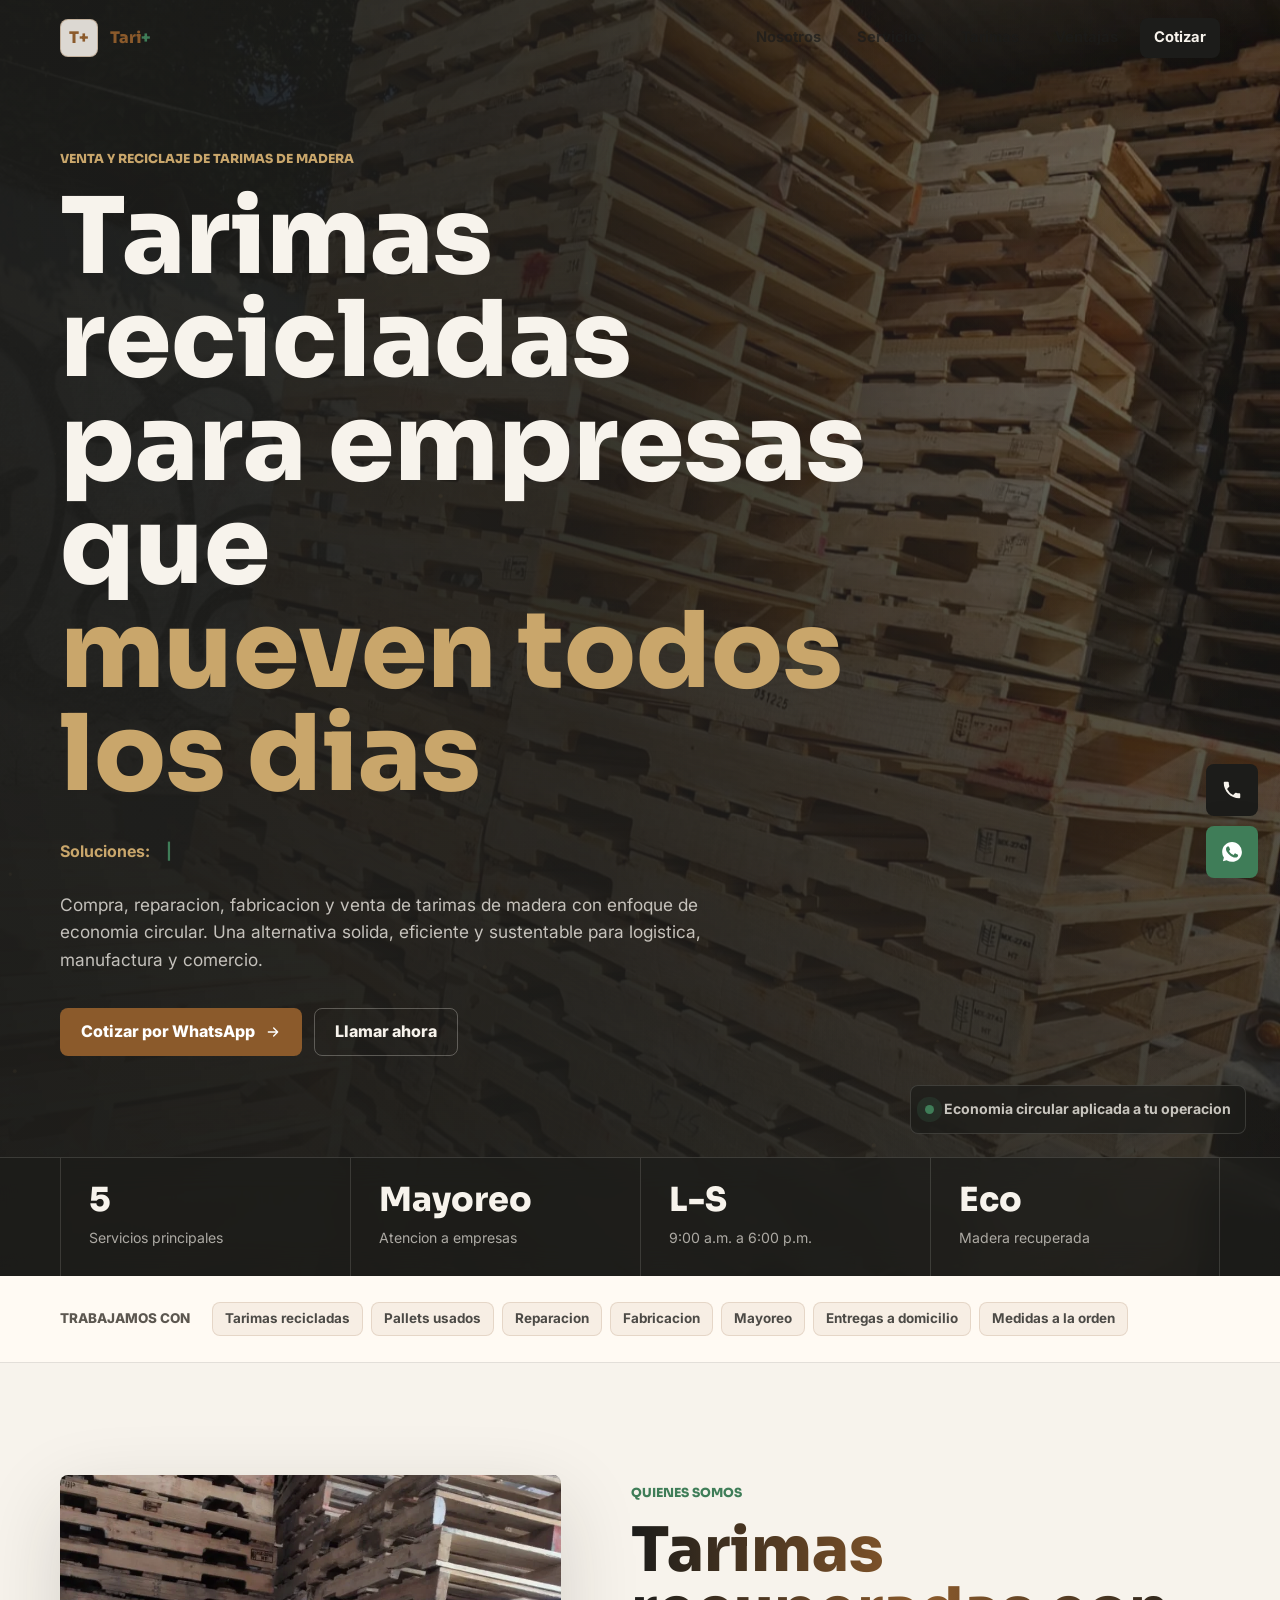
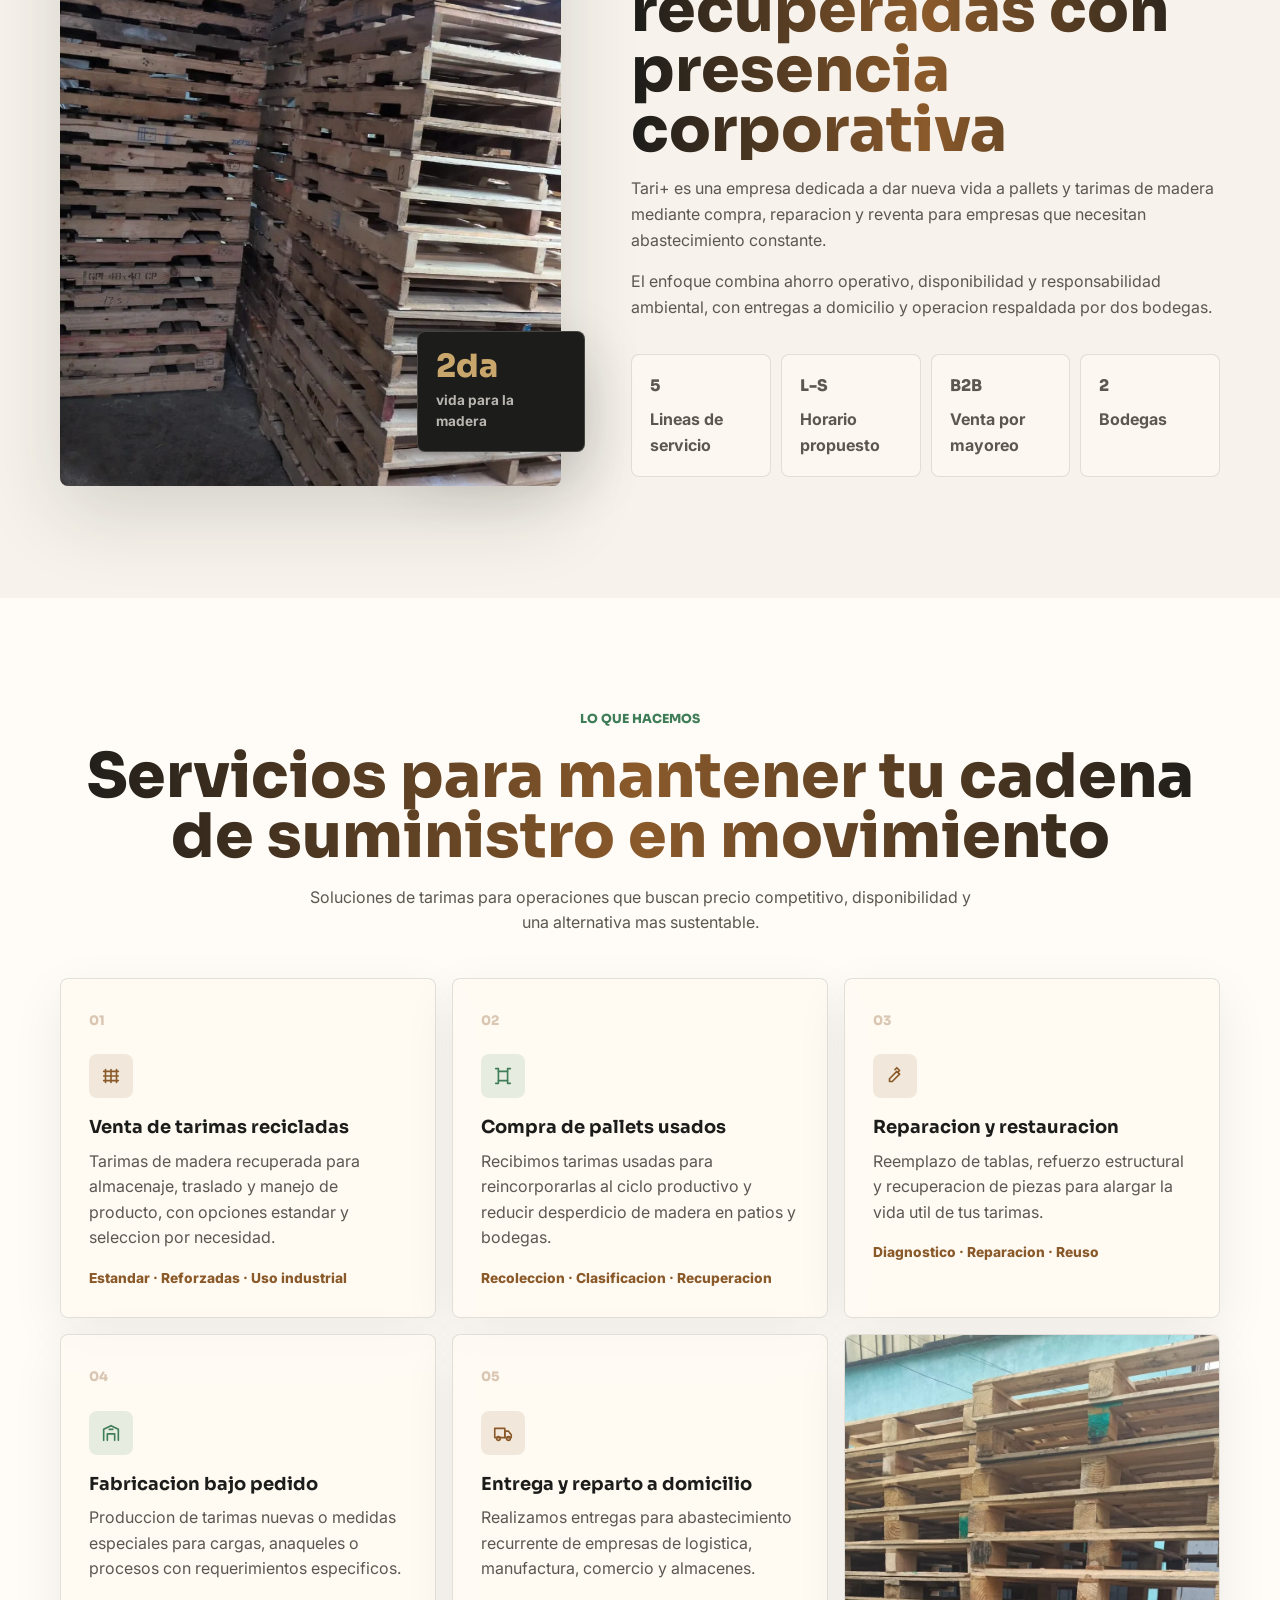
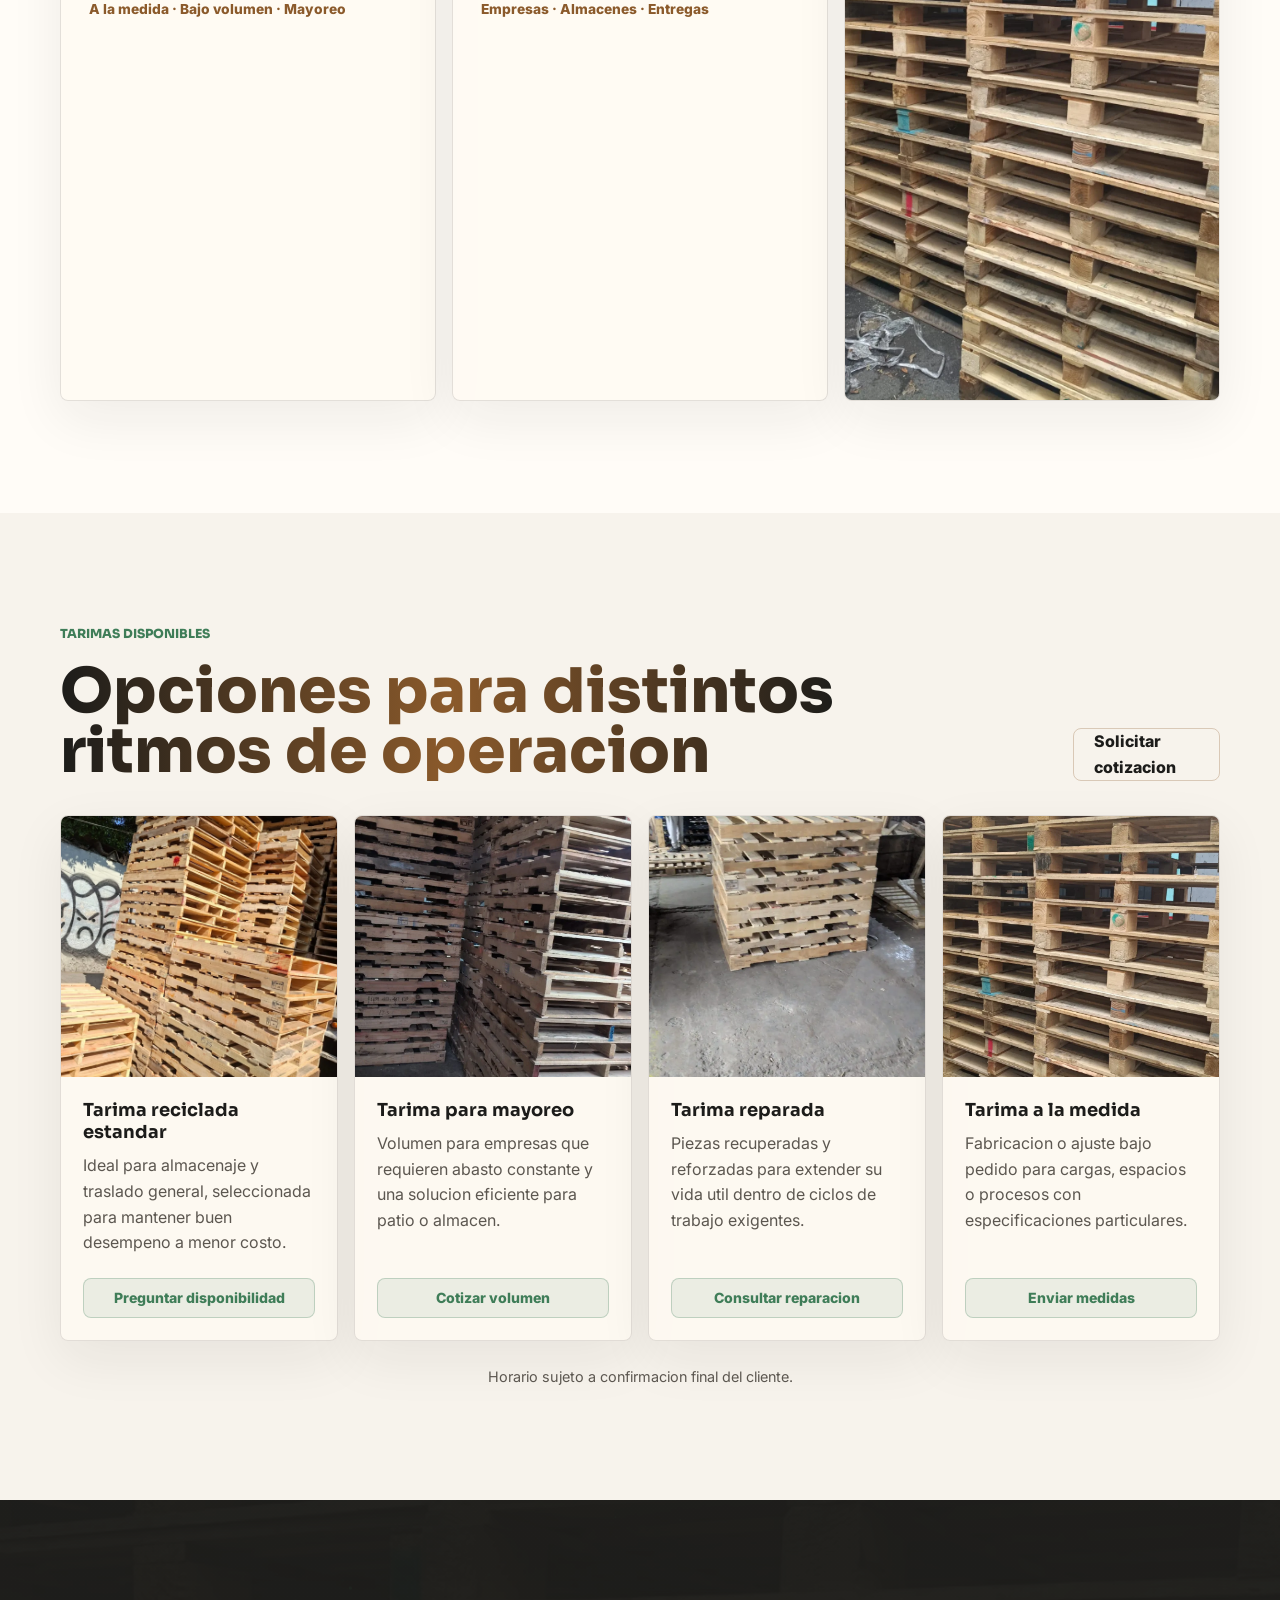
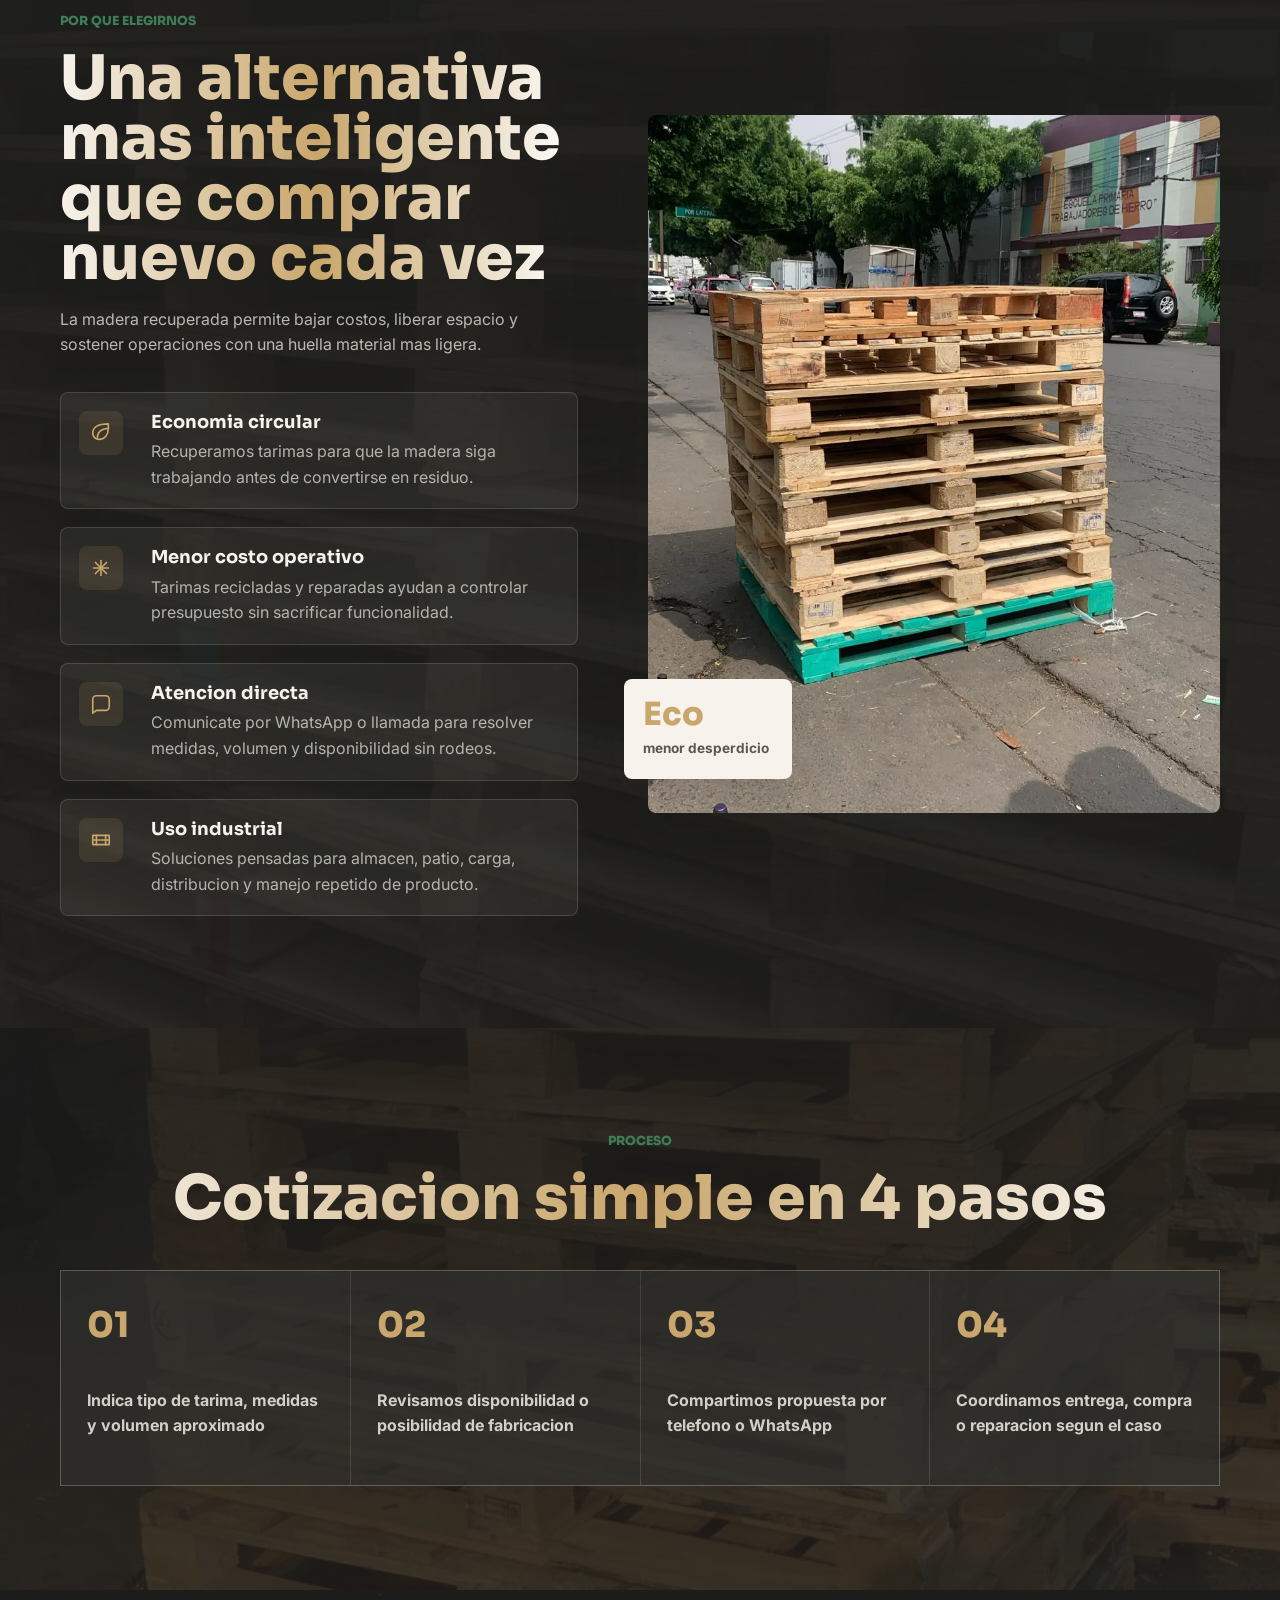
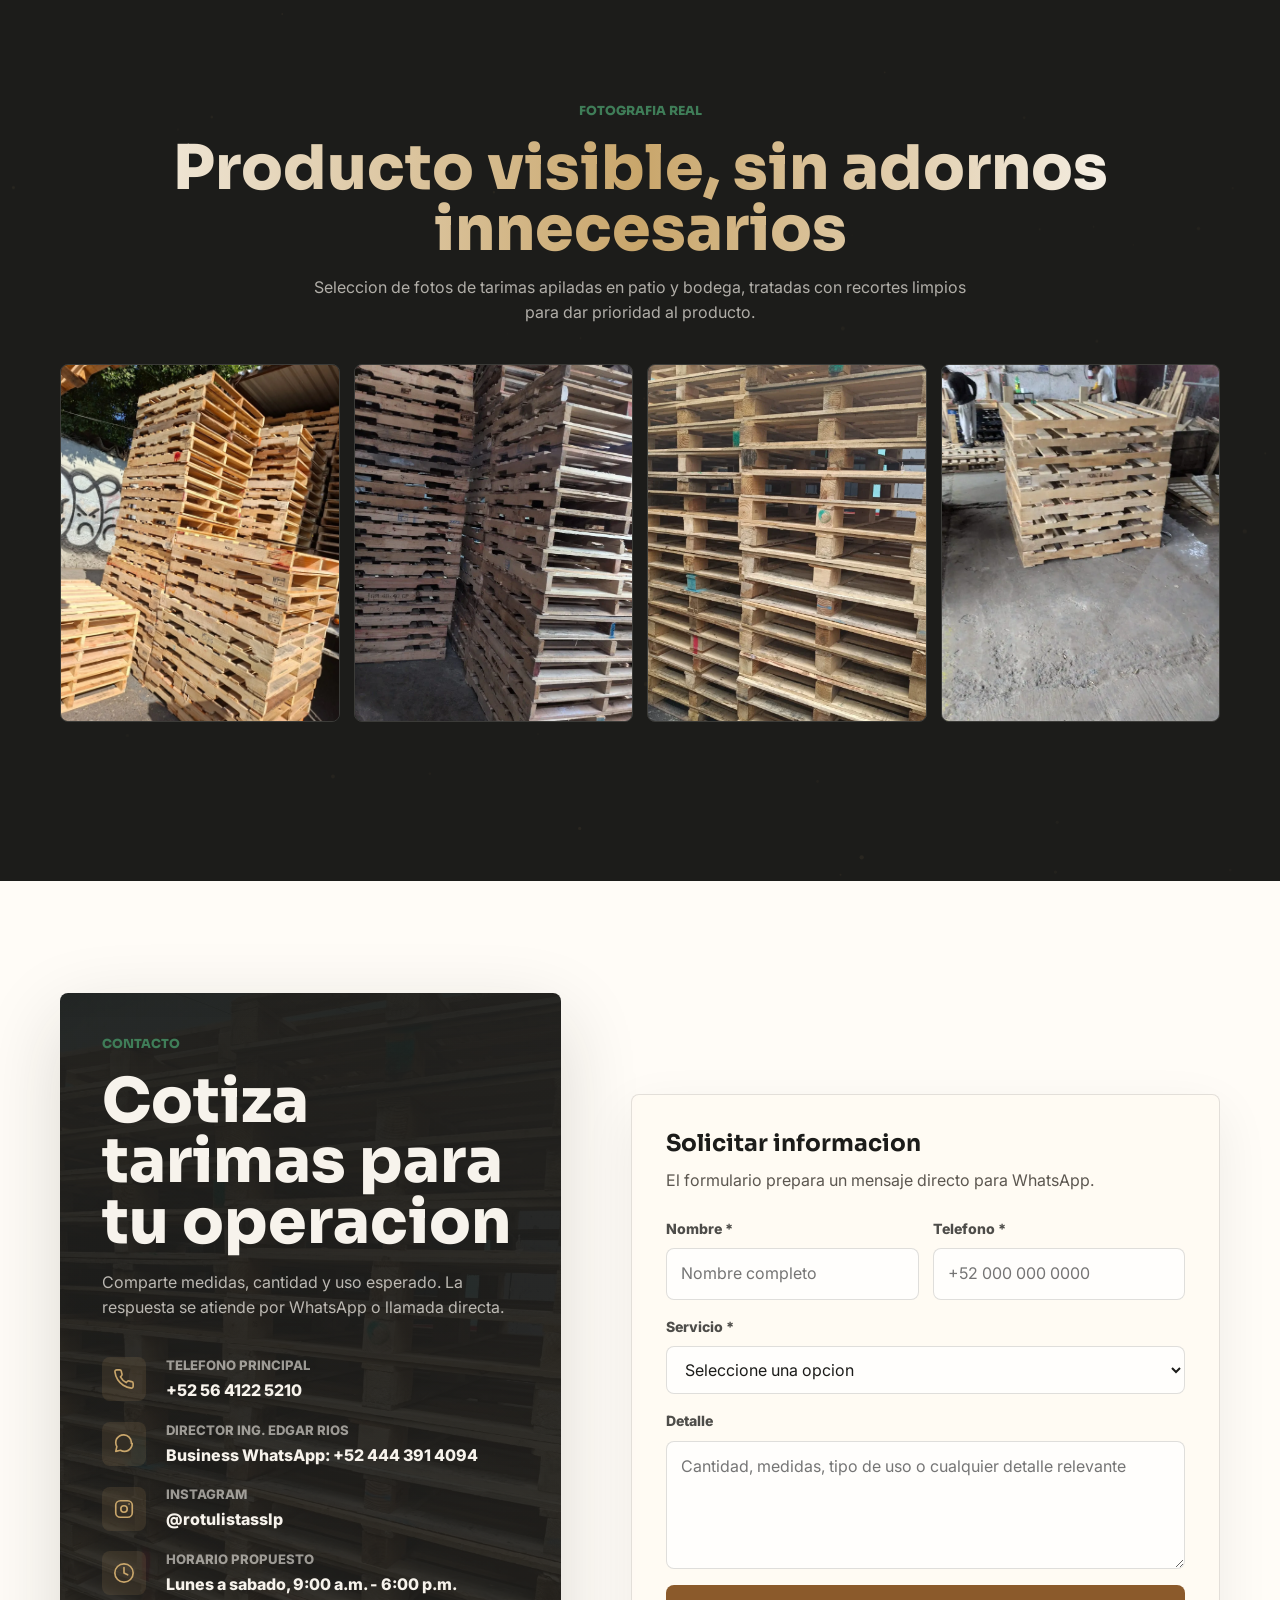
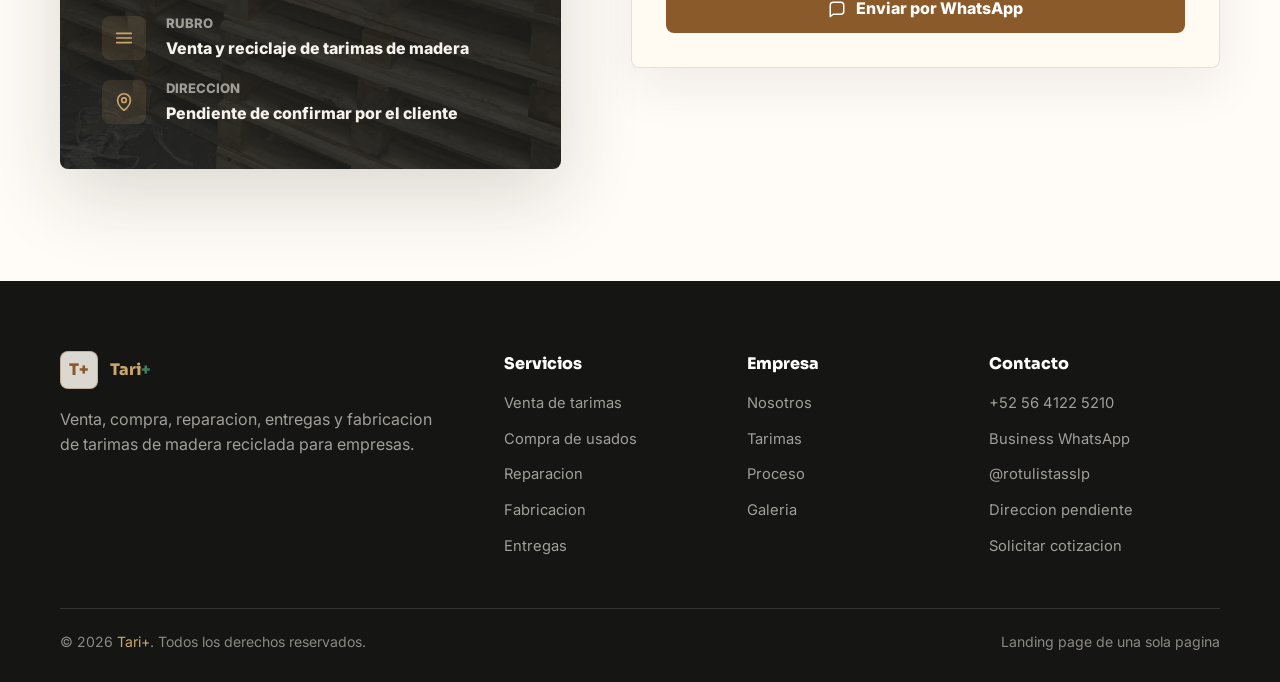
==== commit 39681aad: "index" ====
--- a/index.html
+++ b/index.html
@@ -3,10 +3,10 @@
 <head>
   <meta charset="UTF-8">
   <meta name="viewport" content="width=device-width, initial-scale=1.0">
-  <title>EcoTarimas MX | Venta y reciclaje de tarimas de madera</title>
-  <meta name="description" content="EcoTarimas MX vende, compra, repara y fabrica tarimas de madera reciclada para empresas de logística, manufactura y comercio. Cotiza por WhatsApp al +52 56 4122 5210.">
+  <title>Tari+ | Venta y reciclaje de tarimas de madera</title>
+  <meta name="description" content="Tari+ vende, compra, repara y fabrica tarimas de madera reciclada para empresas de logística, manufactura y comercio. Cotiza por WhatsApp al +52 444 391 4094.">
   <meta name="keywords" content="tarimas de madera, pallets reciclados, venta de tarimas, compra de pallets usados, reparacion de tarimas, tarimas por mayoreo">
-  <meta property="og:title" content="EcoTarimas MX | Tarimas de madera reciclada">
+  <meta property="og:title" content="Tari+ | Tarimas de madera reciclada">
   <meta property="og:description" content="Venta, compra, reparacion y fabricacion de tarimas de madera con enfoque sustentable y atencion directa.">
   <meta property="og:type" content="website">
   <meta property="og:image" content="imagenes/tarimas-hero.webp">
@@ -20,7 +20,7 @@
 <!-- LOADER -->
 <div id="loader" aria-hidden="true">
   <div class="ld-mark">
-    <span class="wordmark">EcoTarimas <em>MX</em></span>
+    <span class="wordmark">Tari<em>+</em></span>
     <div class="ld-ring"></div>
   </div>
   <p class="ld-tag">Madera recuperada para operaciones que no se detienen</p>
@@ -29,9 +29,9 @@
 <!-- NAV -->
 <nav id="nav" role="navigation" aria-label="Menu principal">
   <div class="nav-wrap">
-    <a href="#hero" class="logo" aria-label="EcoTarimas MX">
-      <span class="logo-mark" aria-hidden="true">ET</span>
-      <span class="wordmark">EcoTarimas <em>MX</em></span>
+    <a href="#hero" class="logo" aria-label="Tari+">
+      <span class="logo-mark" aria-hidden="true">T+</span>
+      <span class="wordmark">Tari<em>+</em></span>
     </a>
     <ul class="nav-links" role="list">
       <li><a href="#about">Nosotros</a></li>
@@ -78,7 +78,7 @@
         Compra, reparacion, fabricacion y venta de tarimas de madera con enfoque de economia circular. Una alternativa solida, eficiente y sustentable para logistica, manufactura y comercio.
       </p>
       <div class="hero-btns rev d4">
-        <a href="https://wa.me/525641225210?text=Hola%2C%20me%20interesa%20cotizar%20tarimas%20de%20madera%20con%20EcoTarimas%20MX" target="_blank" rel="noopener noreferrer" class="btn-primary">
+        <a href="https://wa.me/524443914094?text=Hola%2C%20me%20interesa%20cotizar%20tarimas%20de%20madera%20con%20Tari%2B" target="_blank" rel="noopener noreferrer" class="btn-primary">
           Cotizar por WhatsApp
           <svg width="16" height="16" viewBox="0 0 24 24" fill="none" aria-hidden="true">
             <path d="M5 12h14M13 6l6 6-6 6" stroke="currentColor" stroke-width="2" stroke-linecap="round" stroke-linejoin="round"/>
@@ -129,6 +129,7 @@
         <span class="trust-chip">Reparacion</span>
         <span class="trust-chip">Fabricacion</span>
         <span class="trust-chip">Mayoreo</span>
+        <span class="trust-chip">Entregas a domicilio</span>
         <span class="trust-chip">Medidas a la orden</span>
       </div>
     </div>
@@ -151,8 +152,8 @@
       <div class="about-text rev">
         <p class="eyebrow">Quienes somos</p>
         <h2 class="heading heading--shine">Tarimas recuperadas con presencia corporativa</h2>
-        <p>EcoTarimas MX es una propuesta de negocio dedicada a dar nueva vida a pallets y tarimas de madera mediante compra, reparacion y reventa para empresas que necesitan abastecimiento constante.</p>
-        <p>El enfoque combina ahorro operativo, disponibilidad y responsabilidad ambiental: menos desperdicio de madera, mas uso util y una respuesta directa para cotizaciones por telefono o WhatsApp.</p>
+        <p>Tari+ es una empresa dedicada a dar nueva vida a pallets y tarimas de madera mediante compra, reparacion y reventa para empresas que necesitan abastecimiento constante.</p>
+        <p>El enfoque combina ahorro operativo, disponibilidad y responsabilidad ambiental, con entregas a domicilio y operacion respaldada por dos bodegas.</p>
         <div class="about-stats">
           <div class="a-stat">
             <p class="a-stat-n" data-count="5" data-prefix="" data-suffix=""></p>
@@ -167,8 +168,8 @@
             <p class="a-stat-l">Venta por mayoreo</p>
           </div>
           <div class="a-stat">
-            <p class="a-stat-n">MX</p>
-            <p class="a-stat-l">Atencion directa</p>
+            <p class="a-stat-n">2</p>
+            <p class="a-stat-l">Bodegas</p>
           </div>
         </div>
       </div>
@@ -230,9 +231,9 @@
         <div class="svc-icon ic-wood" aria-hidden="true">
           <svg viewBox="0 0 24 24"><path d="M3 7h11v10H3z"/><path d="M14 10h4l3 4v3h-7z"/><circle cx="7" cy="18" r="2"/><circle cx="18" cy="18" r="2"/></svg>
         </div>
-        <h3>Entrega por mayoreo</h3>
-        <p>Abastecimiento recurrente para empresas de logistica, manufactura, comercio y almacenes con demanda constante.</p>
-        <p class="svc-models">Empresas · Almacenes · Distribucion</p>
+        <h3>Entrega y reparto a domicilio</h3>
+        <p>Realizamos entregas para abastecimiento recurrente de empresas de logistica, manufactura, comercio y almacenes.</p>
+        <p class="svc-models">Empresas · Almacenes · Entregas</p>
       </article>
 
       <article class="svc-card svc-card--image rev d6">
@@ -259,7 +260,7 @@
         </div>
         <h3>Tarima reciclada estandar</h3>
         <p>Ideal para almacenaje y traslado general, seleccionada para mantener buen desempeno a menor costo.</p>
-        <a class="prod-pill" href="https://wa.me/525641225210?text=Hola%2C%20quiero%20cotizar%20tarima%20reciclada%20estandar" target="_blank" rel="noopener noreferrer">Preguntar disponibilidad</a>
+        <a class="prod-pill" href="https://wa.me/524443914094?text=Hola%2C%20quiero%20cotizar%20tarima%20reciclada%20estandar" target="_blank" rel="noopener noreferrer">Preguntar disponibilidad</a>
       </article>
 
       <article class="prod-card rev d2">
@@ -268,7 +269,7 @@
         </div>
         <h3>Tarima para mayoreo</h3>
         <p>Volumen para empresas que requieren abasto constante y una solucion eficiente para patio o almacen.</p>
-        <a class="prod-pill" href="https://wa.me/525641225210?text=Hola%2C%20quiero%20cotizar%20tarimas%20por%20mayoreo" target="_blank" rel="noopener noreferrer">Cotizar volumen</a>
+        <a class="prod-pill" href="https://wa.me/524443914094?text=Hola%2C%20quiero%20cotizar%20tarimas%20por%20mayoreo" target="_blank" rel="noopener noreferrer">Cotizar volumen</a>
       </article>
 
       <article class="prod-card rev d3">
@@ -277,7 +278,7 @@
         </div>
         <h3>Tarima reparada</h3>
         <p>Piezas recuperadas y reforzadas para extender su vida util dentro de ciclos de trabajo exigentes.</p>
-        <a class="prod-pill" href="https://wa.me/525641225210?text=Hola%2C%20quiero%20informacion%20sobre%20reparacion%20de%20tarimas" target="_blank" rel="noopener noreferrer">Consultar reparacion</a>
+        <a class="prod-pill" href="https://wa.me/524443914094?text=Hola%2C%20quiero%20informacion%20sobre%20reparacion%20de%20tarimas" target="_blank" rel="noopener noreferrer">Consultar reparacion</a>
       </article>
 
       <article class="prod-card rev d4">
@@ -286,10 +287,10 @@
         </div>
         <h3>Tarima a la medida</h3>
         <p>Fabricacion o ajuste bajo pedido para cargas, espacios o procesos con especificaciones particulares.</p>
-        <a class="prod-pill" href="https://wa.me/525641225210?text=Hola%2C%20necesito%20una%20tarima%20a%20la%20medida" target="_blank" rel="noopener noreferrer">Enviar medidas</a>
-      </article>
-    </div>
-    <p class="prod-note rev">Nombre comercial, horario y servicios son propuesta editable hasta confirmacion final del cliente.</p>
+        <a class="prod-pill" href="https://wa.me/524443914094?text=Hola%2C%20necesito%20una%20tarima%20a%20la%20medida" target="_blank" rel="noopener noreferrer">Enviar medidas</a>
+      </article>
+    </div>
+    <p class="prod-note rev">Horario sujeto a confirmacion final del cliente.</p>
   </div>
 </section>
 
@@ -407,8 +408,22 @@
             <div class="c-item">
               <div class="c-icon" aria-hidden="true"><svg viewBox="0 0 24 24"><path d="M22 16.92v3a2 2 0 0 1-2.18 2 19.8 19.8 0 0 1-8.63-3.07 19.5 19.5 0 0 1-6-6A19.8 19.8 0 0 1 2.12 4.18 2 2 0 0 1 4.11 2h3a2 2 0 0 1 2 1.72c.12.9.33 1.77.64 2.6a2 2 0 0 1-.45 2.11L8.1 9.63a16 16 0 0 0 6.27 6.27l1.2-1.2a2 2 0 0 1 2.11-.45c.83.31 1.7.52 2.6.64A2 2 0 0 1 22 16.92z"/></svg></div>
               <div>
-                <p class="c-label">Telefono / WhatsApp</p>
+                <p class="c-label">Telefono principal</p>
                 <p class="c-value"><a href="tel:+525641225210">+52 56 4122 5210</a></p>
+              </div>
+            </div>
+            <div class="c-item">
+              <div class="c-icon" aria-hidden="true"><svg viewBox="0 0 24 24"><path d="M21 11.5a8.38 8.38 0 0 1-1.22 4.36 8.5 8.5 0 0 1-7.28 4.14 8.38 8.38 0 0 1-4.36-1.22L3 20l1.22-5.14A8.38 8.38 0 0 1 3 10.5 8.5 8.5 0 0 1 7.14 3.22 8.38 8.38 0 0 1 11.5 2h.5a8.48 8.48 0 0 1 8 8v1.5z"/></svg></div>
+              <div>
+                <p class="c-label">Director Ing. Edgar Rios</p>
+                <p class="c-value"><a href="https://wa.me/524443914094" target="_blank" rel="noopener noreferrer">Business WhatsApp: +52 444 391 4094</a></p>
+              </div>
+            </div>
+            <div class="c-item">
+              <div class="c-icon" aria-hidden="true"><svg viewBox="0 0 24 24"><rect x="3" y="3" width="18" height="18" rx="5"/><circle cx="12" cy="12" r="3.5"/><path d="M17.5 6.5h.01"/></svg></div>
+              <div>
+                <p class="c-label">Instagram</p>
+                <p class="c-value"><a href="https://www.instagram.com/rotulistasslp/" target="_blank" rel="noopener noreferrer">@rotulistasslp</a></p>
               </div>
             </div>
             <div class="c-item">
@@ -423,6 +438,13 @@
               <div>
                 <p class="c-label">Rubro</p>
                 <p class="c-value">Venta y reciclaje de tarimas de madera</p>
+              </div>
+            </div>
+            <div class="c-item">
+              <div class="c-icon" aria-hidden="true"><svg viewBox="0 0 24 24"><path d="M12 21s7-4.35 7-11a7 7 0 0 0-14 0c0 6.65 7 11 7 11z"/><circle cx="12" cy="10" r="2.5"/></svg></div>
+              <div>
+                <p class="c-label">Direccion</p>
+                <p class="c-value">Pendiente de confirmar por el cliente</p>
               </div>
             </div>
           </div>
@@ -452,6 +474,7 @@
                 <option value="Compra de pallets usados">Compra de pallets usados</option>
                 <option value="Reparacion de tarimas">Reparacion de tarimas</option>
                 <option value="Fabricacion a la medida">Fabricacion a la medida</option>
+                <option value="Entrega a domicilio">Entrega a domicilio</option>
                 <option value="Mayoreo para empresa">Mayoreo para empresa</option>
               </select>
             </div>
@@ -480,10 +503,10 @@
     <div class="foot-grid">
       <div>
         <div class="foot-logo">
-          <span class="logo-mark" aria-hidden="true">ET</span>
-          <span class="wordmark">EcoTarimas <em>MX</em></span>
-        </div>
-        <p class="foot-desc">Venta, compra, reparacion y fabricacion de tarimas de madera reciclada para empresas. Marca y textos sujetos a confirmacion final del cliente.</p>
+          <span class="logo-mark" aria-hidden="true">T+</span>
+          <span class="wordmark">Tari<em>+</em></span>
+        </div>
+        <p class="foot-desc">Venta, compra, reparacion, entregas y fabricacion de tarimas de madera reciclada para empresas.</p>
       </div>
       <div>
         <p class="foot-col-title">Servicios</p>
@@ -492,6 +515,7 @@
           <li><a href="#services">Compra de usados</a></li>
           <li><a href="#services">Reparacion</a></li>
           <li><a href="#services">Fabricacion</a></li>
+          <li><a href="#services">Entregas</a></li>
         </ul>
       </div>
       <div>
@@ -507,13 +531,15 @@
         <p class="foot-col-title">Contacto</p>
         <ul class="foot-links">
           <li><a href="tel:+525641225210">+52 56 4122 5210</a></li>
-          <li><a href="https://wa.me/525641225210" target="_blank" rel="noopener noreferrer">WhatsApp directo</a></li>
+          <li><a href="https://wa.me/524443914094" target="_blank" rel="noopener noreferrer">Business WhatsApp</a></li>
+          <li><a href="https://www.instagram.com/rotulistasslp/" target="_blank" rel="noopener noreferrer">@rotulistasslp</a></li>
+          <li><a href="#contact">Direccion pendiente</a></li>
           <li><a href="#contact">Solicitar cotizacion</a></li>
         </ul>
       </div>
     </div>
     <div class="foot-bottom">
-      <p>&copy; 2026 <span>EcoTarimas MX</span>. Todos los derechos reservados.</p>
+      <p>&copy; 2026 <span>Tari+</span>. Todos los derechos reservados.</p>
       <p>Landing page de una sola pagina</p>
     </div>
   </div>
@@ -521,12 +547,12 @@
 
 <!-- FLOATING ACTION BUTTONS -->
 <div class="fab-stack">
-  <a href="tel:+525641225210" class="fab-btn call-btn" aria-label="Llamar a EcoTarimas MX">
+  <a href="tel:+525641225210" class="fab-btn call-btn" aria-label="Llamar a Tari+">
     <svg viewBox="0 0 24 24" width="22" height="22" aria-hidden="true">
       <path fill="currentColor" d="M6.62 10.79a15.1 15.1 0 0 0 6.59 6.59l2.2-2.2a1 1 0 0 1 1.02-.24c1.12.37 2.33.57 3.57.57a1 1 0 0 1 1 1V20a1 1 0 0 1-1 1C10.61 21 3 13.39 3 4a1 1 0 0 1 1-1h3.5a1 1 0 0 1 1 1c0 1.24.2 2.45.57 3.57a1 1 0 0 1-.25 1.02z"/>
     </svg>
   </a>
-  <a href="https://wa.me/525641225210?text=Hola%2C%20me%20interesa%20cotizar%20tarimas%20de%20madera" target="_blank" rel="noopener noreferrer" class="fab-btn wa-btn" aria-label="Contactar por WhatsApp">
+  <a href="https://wa.me/524443914094?text=Hola%2C%20me%20interesa%20cotizar%20tarimas%20de%20madera" target="_blank" rel="noopener noreferrer" class="fab-btn wa-btn" aria-label="Contactar por WhatsApp">
     <svg viewBox="0 0 24 24" width="24" height="24" aria-hidden="true">
       <path fill="currentColor" d="M17.47 14.38c-.3-.15-1.76-.87-2.03-.97-.27-.1-.47-.15-.67.15-.2.3-.77.97-.94 1.16-.17.2-.35.22-.64.08-.3-.15-1.26-.46-2.39-1.48-.88-.79-1.48-1.76-1.65-2.06-.17-.3-.02-.46.13-.61.13-.13.3-.35.45-.52.15-.17.2-.3.3-.5.1-.2.05-.37-.02-.52-.08-.15-.67-1.61-.92-2.21-.24-.58-.49-.5-.67-.51h-.57c-.2 0-.52.07-.79.37-.27.3-1.04 1.02-1.04 2.48s1.07 2.88 1.21 3.07c.15.2 2.1 3.2 5.08 4.49.71.31 1.26.49 1.69.63.71.23 1.36.2 1.87.12.57-.09 1.76-.72 2.01-1.41.25-.69.25-1.29.17-1.41-.07-.12-.27-.2-.57-.35M12.05 21.79h-.01a9.87 9.87 0 0 1-5.03-1.38l-.36-.21-3.74.98 1-3.65-.24-.37a9.86 9.86 0 0 1-1.51-5.26c0-5.45 4.44-9.88 9.89-9.88 2.64 0 5.12 1.03 6.99 2.9a9.82 9.82 0 0 1 2.89 6.99c0 5.45-4.44 9.88-9.87 9.88"/>
     </svg>
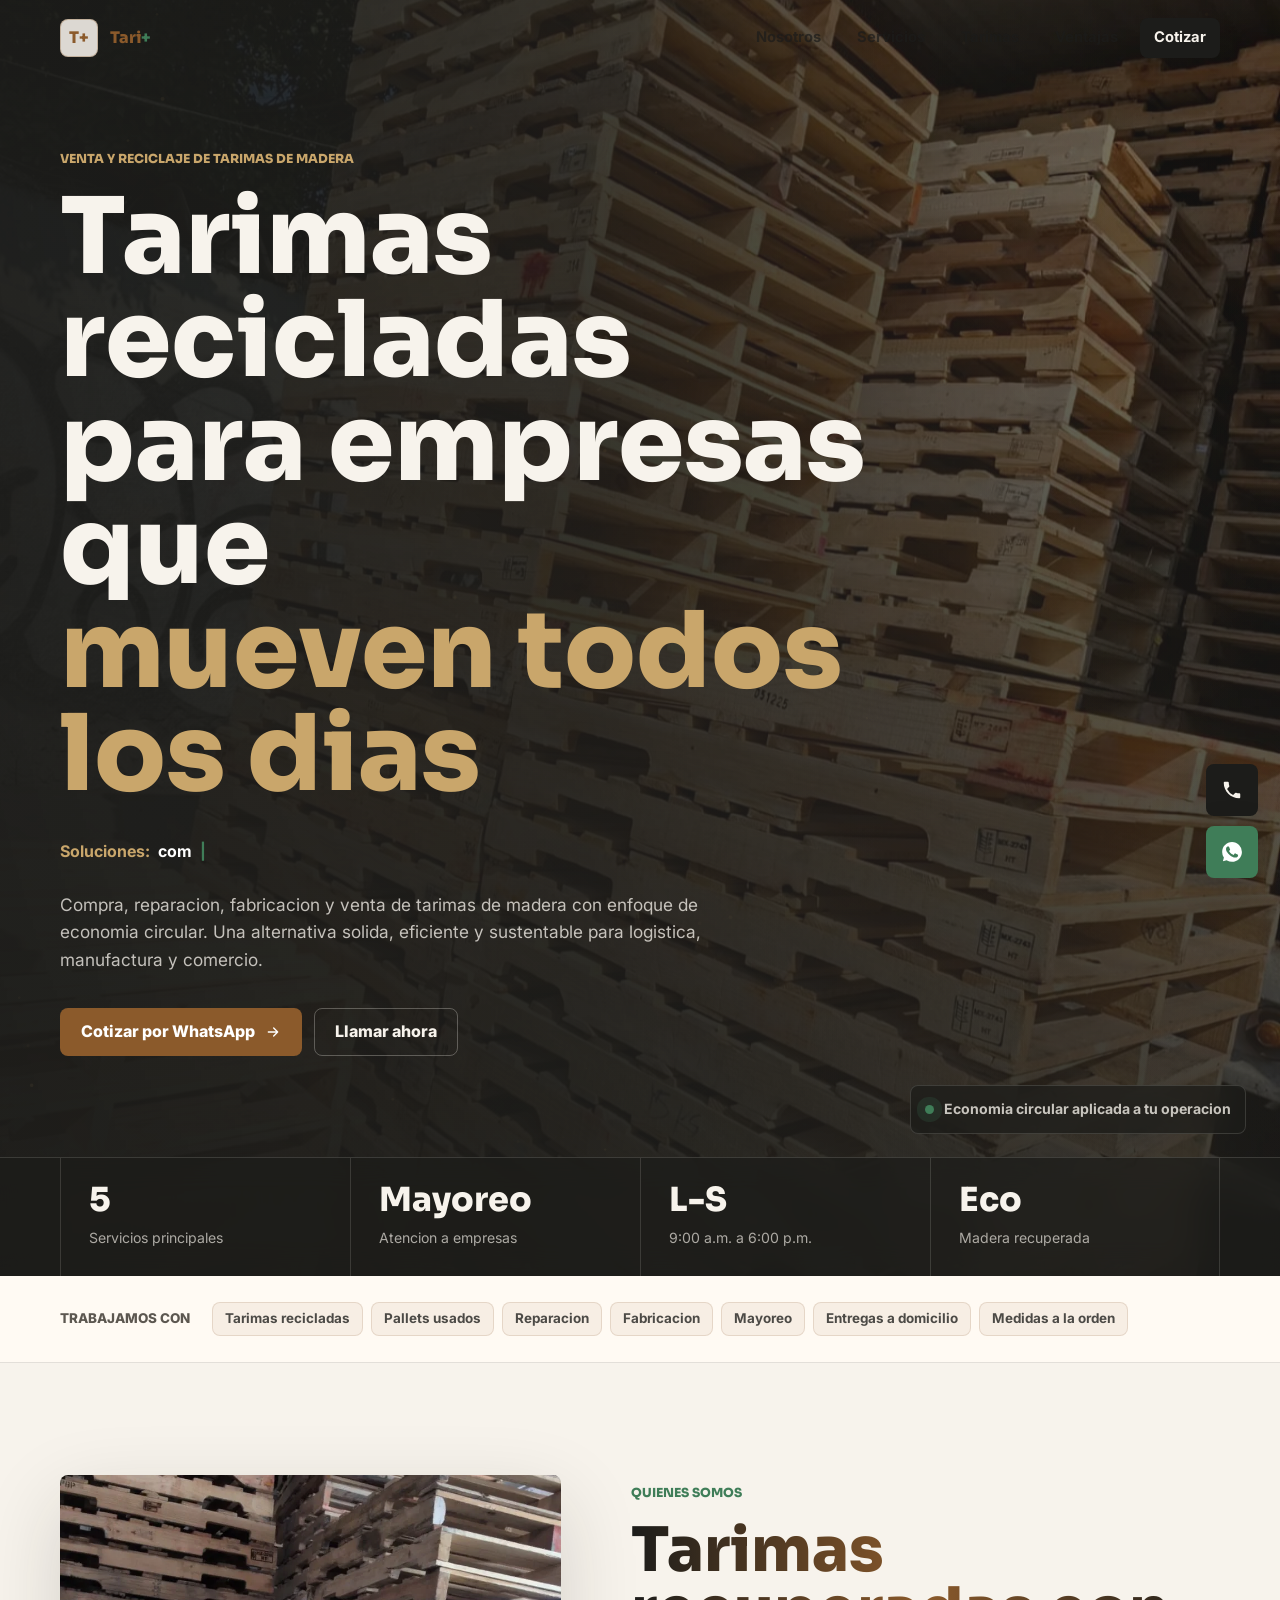
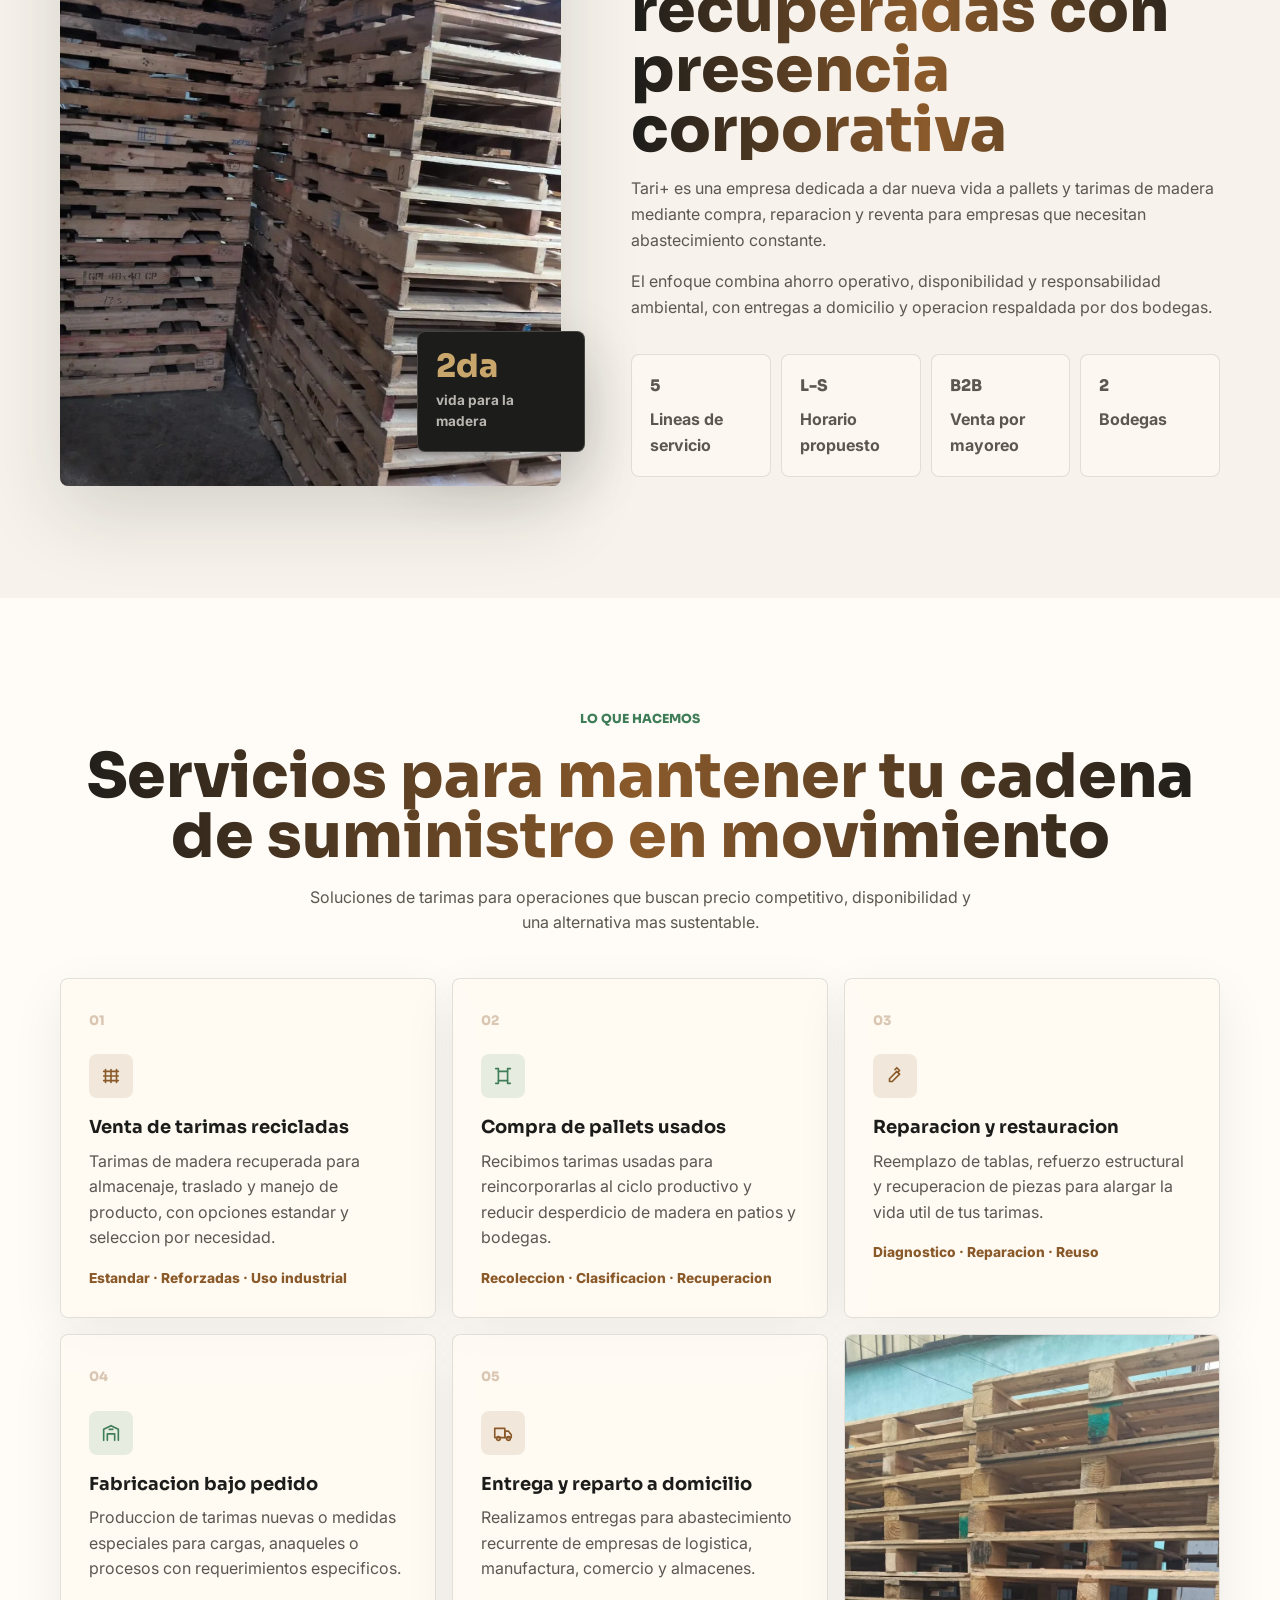
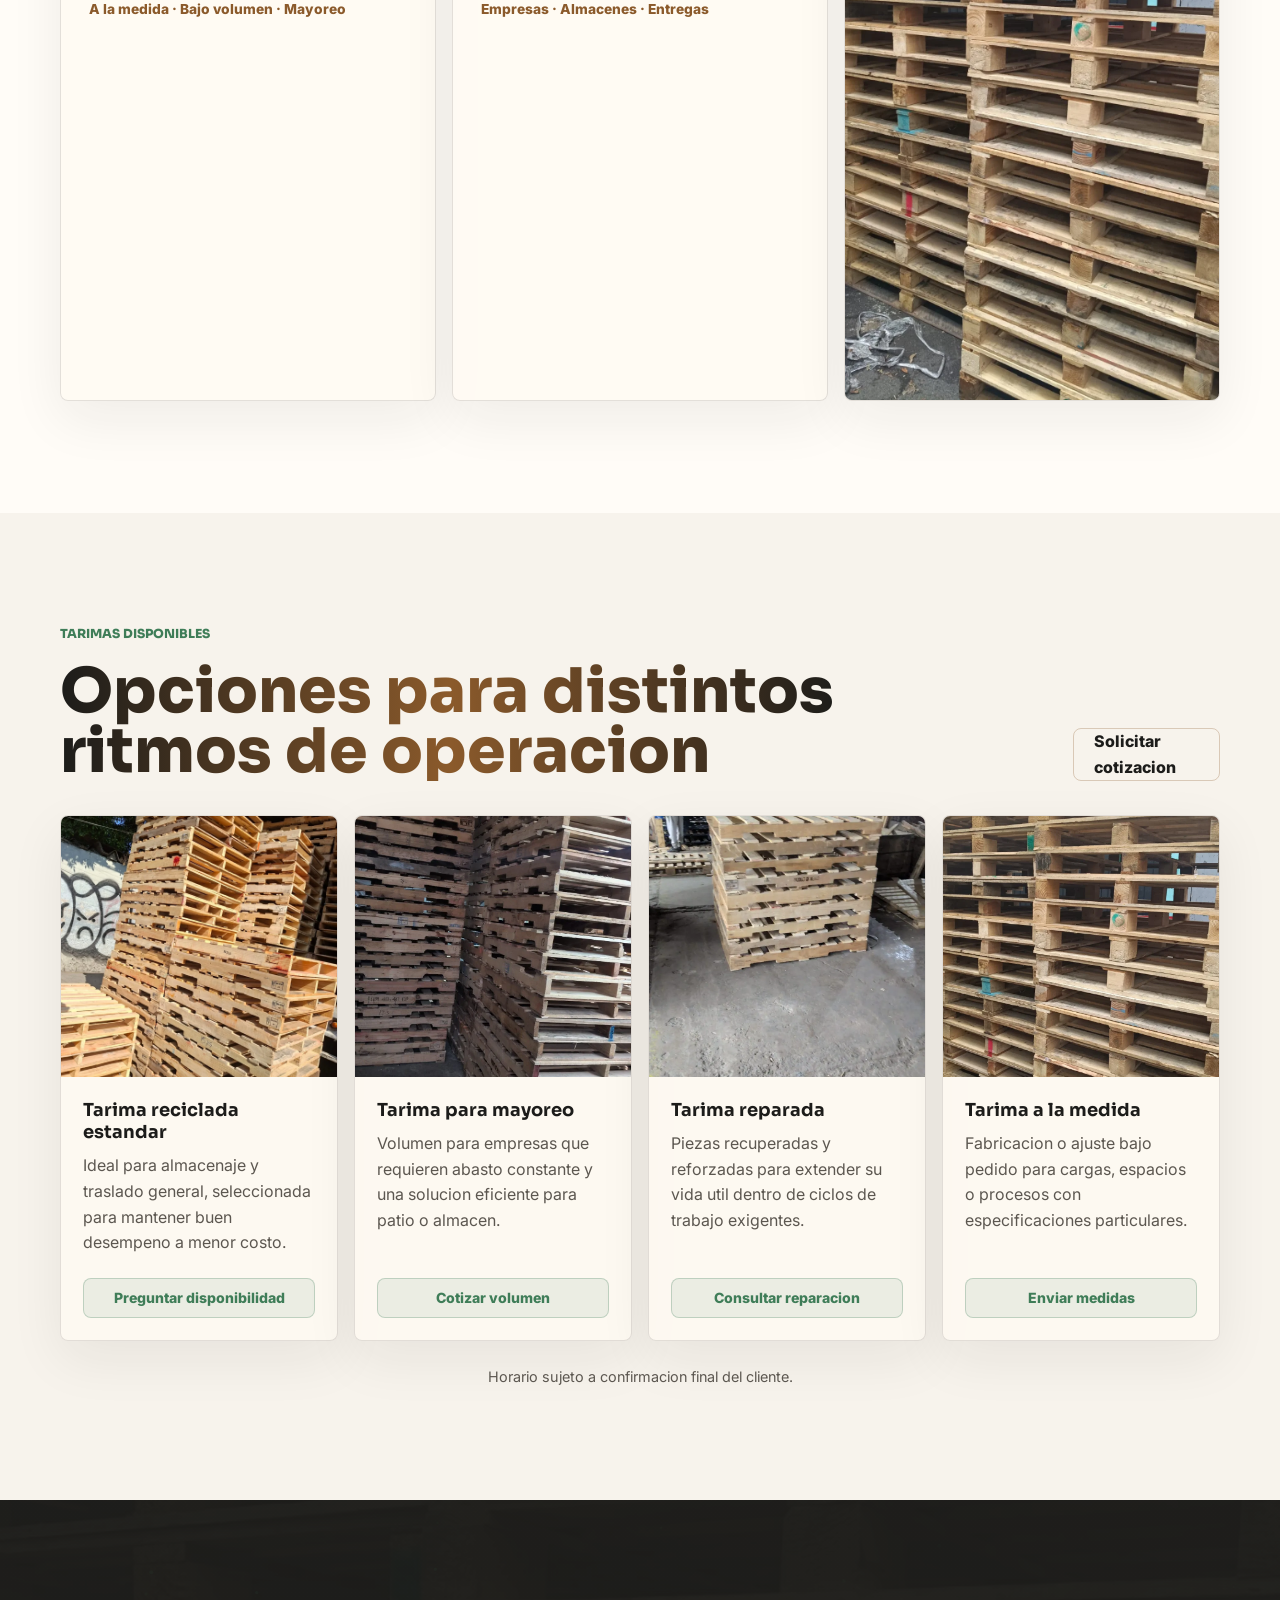
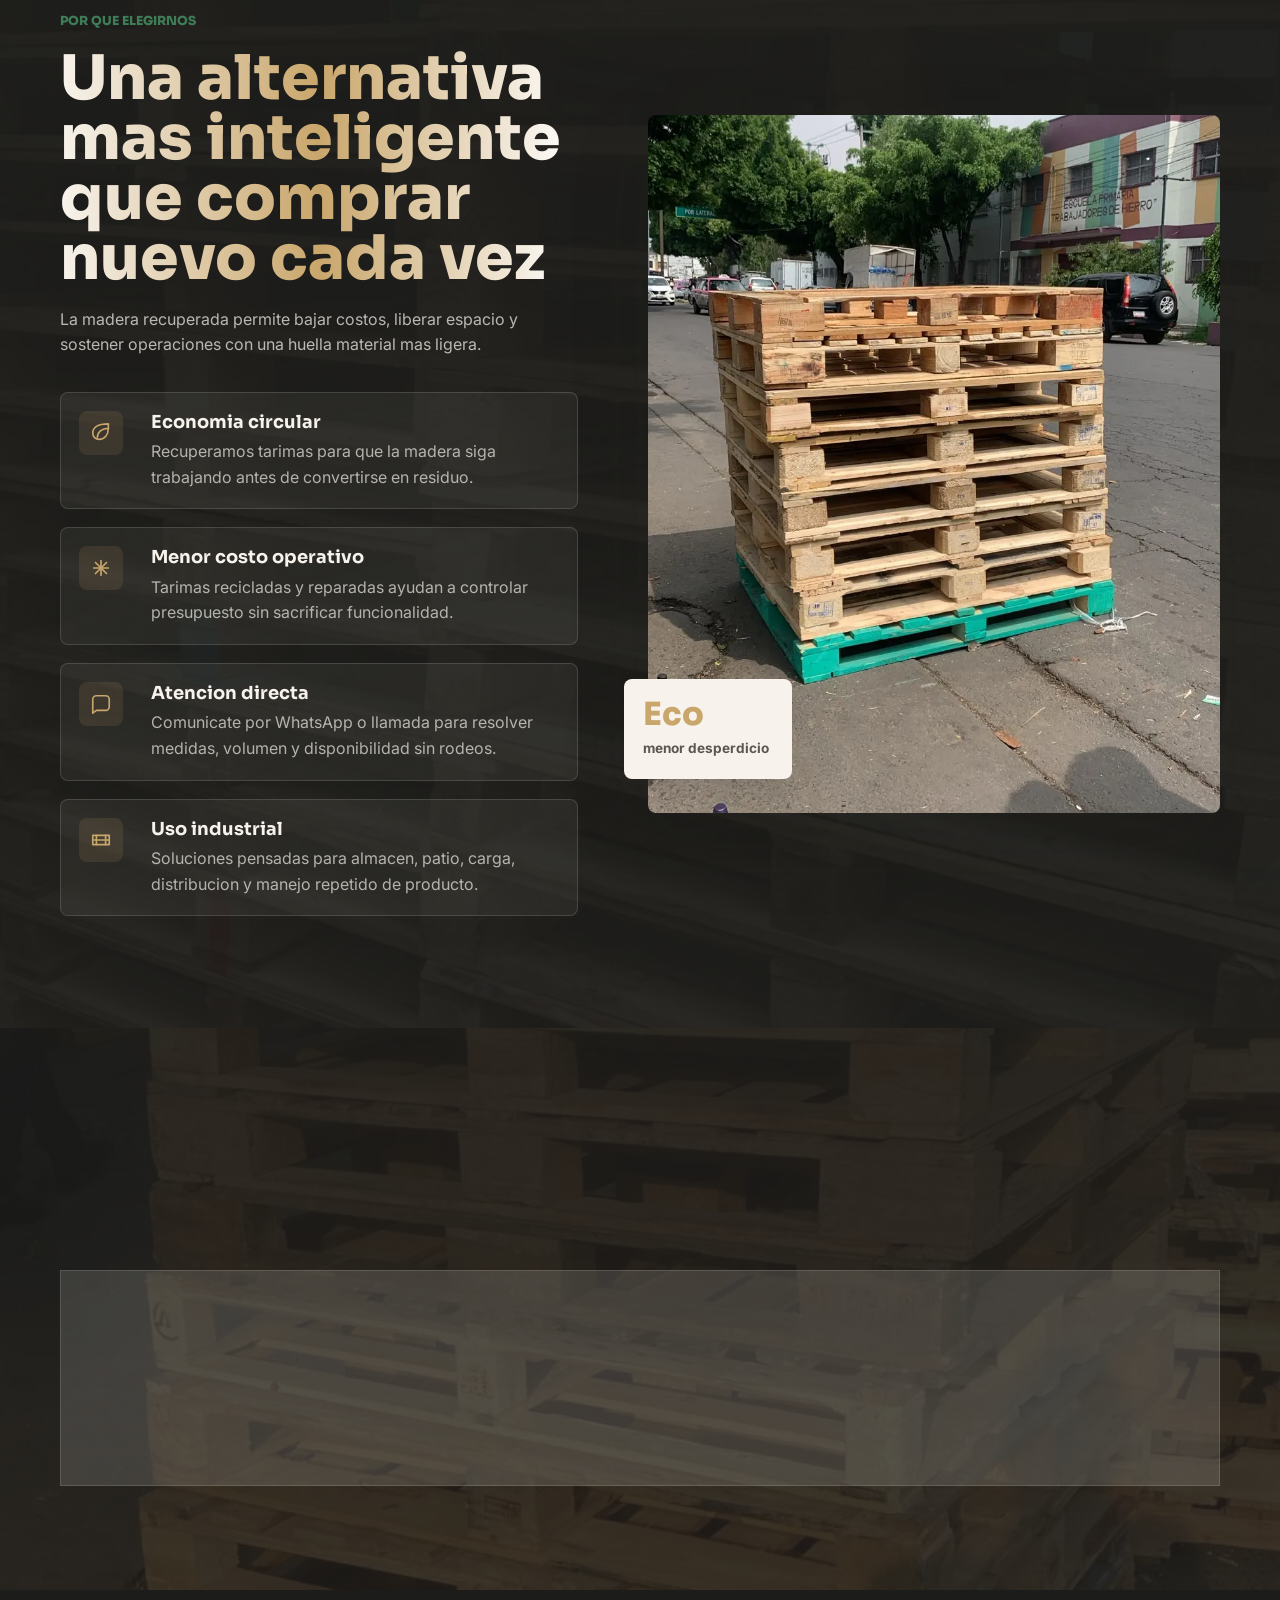
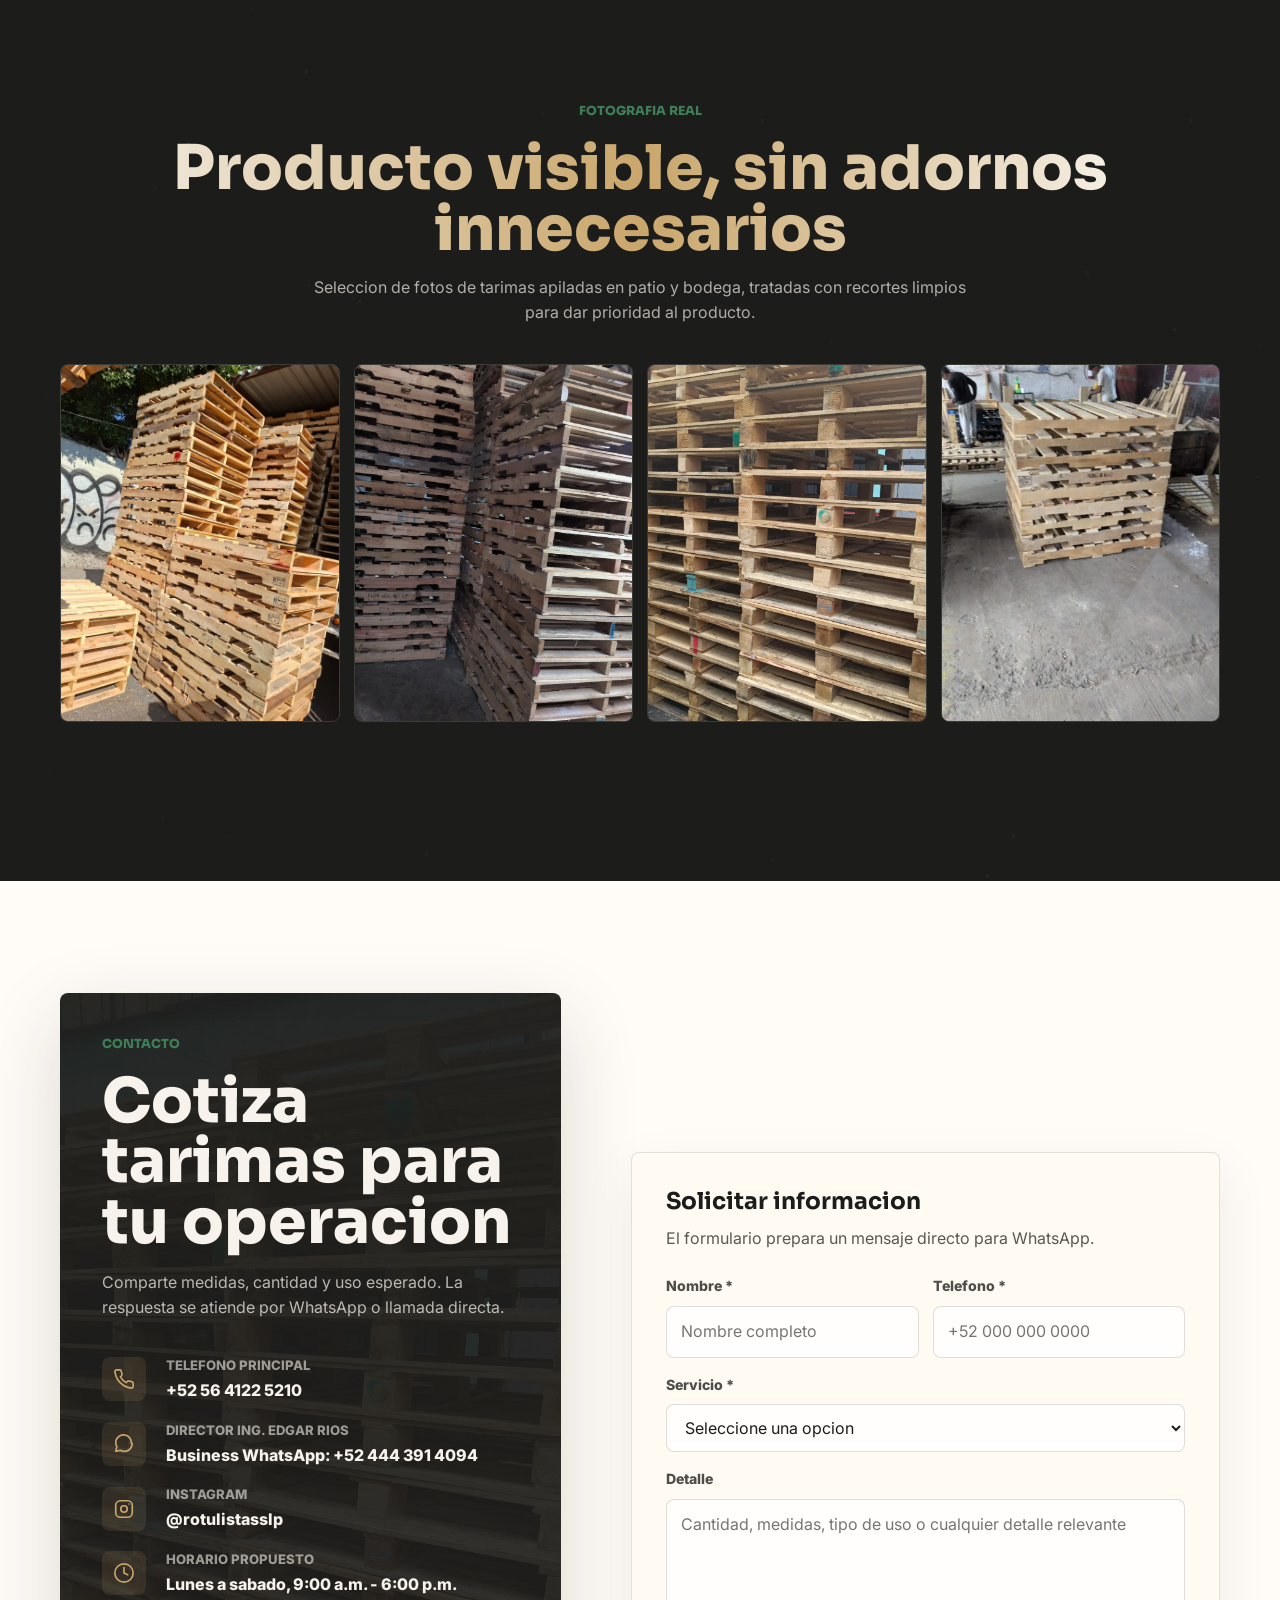
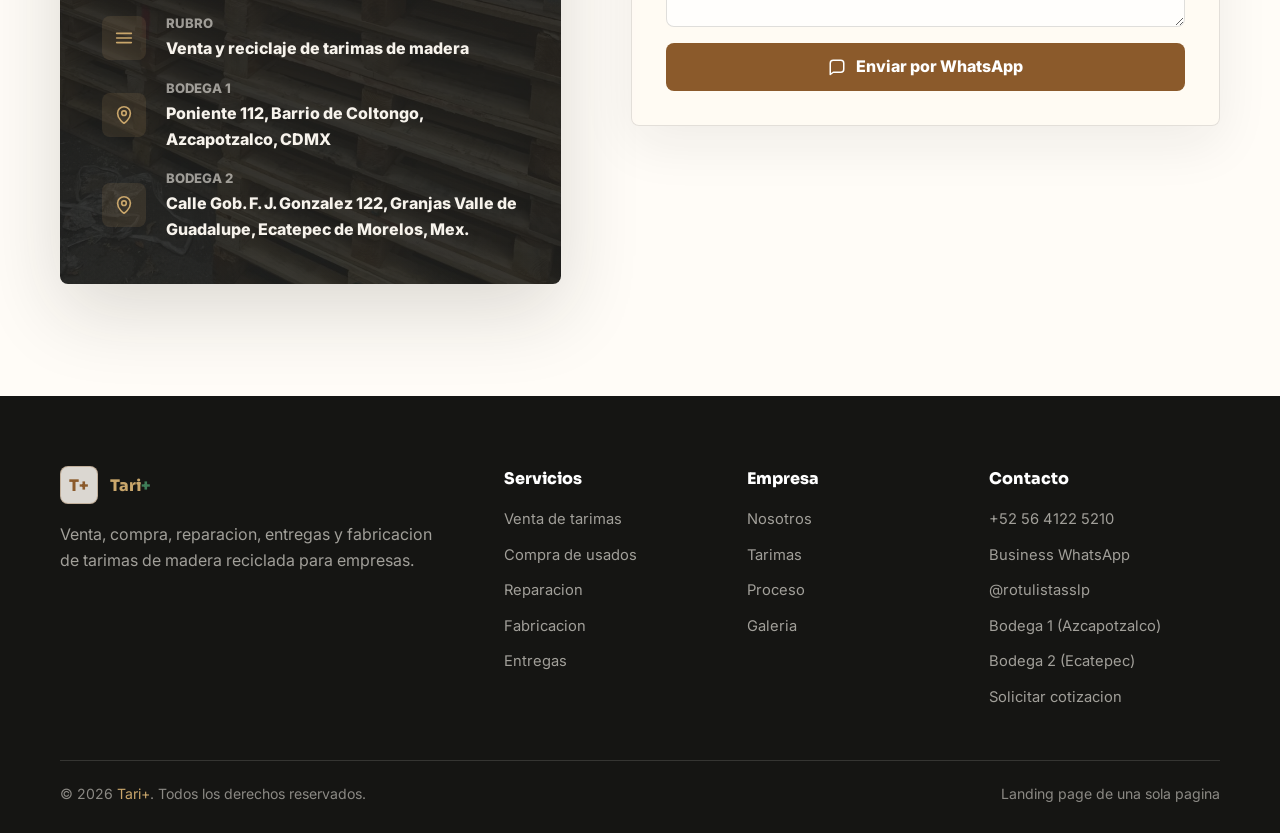
==== commit d00028e8: "agregando ubicacion" ====
--- a/index.html
+++ b/index.html
@@ -443,8 +443,15 @@
             <div class="c-item">
               <div class="c-icon" aria-hidden="true"><svg viewBox="0 0 24 24"><path d="M12 21s7-4.35 7-11a7 7 0 0 0-14 0c0 6.65 7 11 7 11z"/><circle cx="12" cy="10" r="2.5"/></svg></div>
               <div>
-                <p class="c-label">Direccion</p>
-                <p class="c-value">Pendiente de confirmar por el cliente</p>
+                <p class="c-label">Bodega 1</p>
+                <p class="c-value"><a href="https://www.google.com/maps?q=19.4798404,-99.1498787&z=17&hl=es" target="_blank" rel="noopener noreferrer">Poniente 112, Barrio de Coltongo, Azcapotzalco, CDMX</a></p>
+              </div>
+            </div>
+            <div class="c-item">
+              <div class="c-icon" aria-hidden="true"><svg viewBox="0 0 24 24"><path d="M12 21s7-4.35 7-11a7 7 0 0 0-14 0c0 6.65 7 11 7 11z"/><circle cx="12" cy="10" r="2.5"/></svg></div>
+              <div>
+                <p class="c-label">Bodega 2</p>
+                <p class="c-value"><a href="https://maps.app.goo.gl/BwjdkL5gZpMz2tbq7?g_st=iwb" target="_blank" rel="noopener noreferrer">Calle Gob. F. J. Gonzalez 122, Granjas Valle de Guadalupe, Ecatepec de Morelos, Mex.</a></p>
               </div>
             </div>
           </div>
@@ -533,7 +540,8 @@
           <li><a href="tel:+525641225210">+52 56 4122 5210</a></li>
           <li><a href="https://wa.me/524443914094" target="_blank" rel="noopener noreferrer">Business WhatsApp</a></li>
           <li><a href="https://www.instagram.com/rotulistasslp/" target="_blank" rel="noopener noreferrer">@rotulistasslp</a></li>
-          <li><a href="#contact">Direccion pendiente</a></li>
+          <li><a href="https://www.google.com/maps?q=19.4798404,-99.1498787&z=17&hl=es" target="_blank" rel="noopener noreferrer">Bodega 1 (Azcapotzalco)</a></li>
+          <li><a href="https://maps.app.goo.gl/BwjdkL5gZpMz2tbq7?g_st=iwb" target="_blank" rel="noopener noreferrer">Bodega 2 (Ecatepec)</a></li>
           <li><a href="#contact">Solicitar cotizacion</a></li>
         </ul>
       </div>
